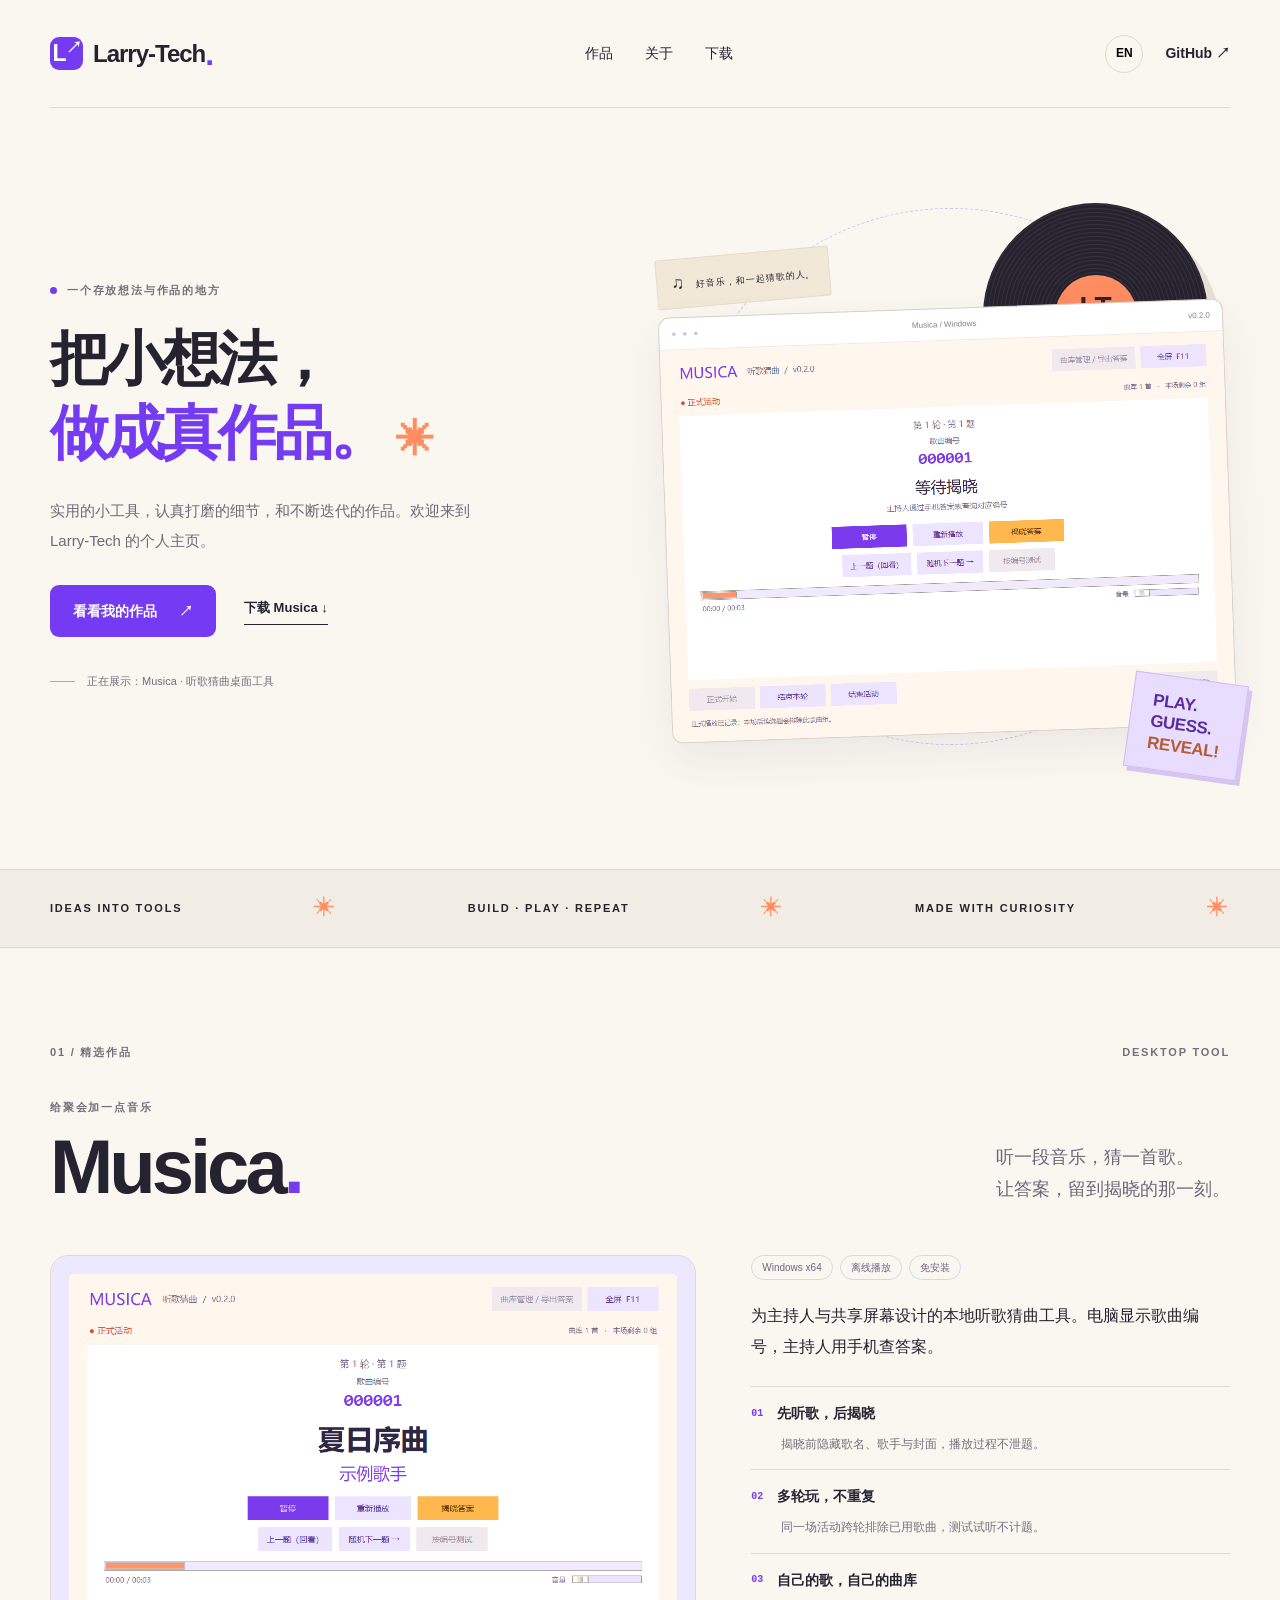
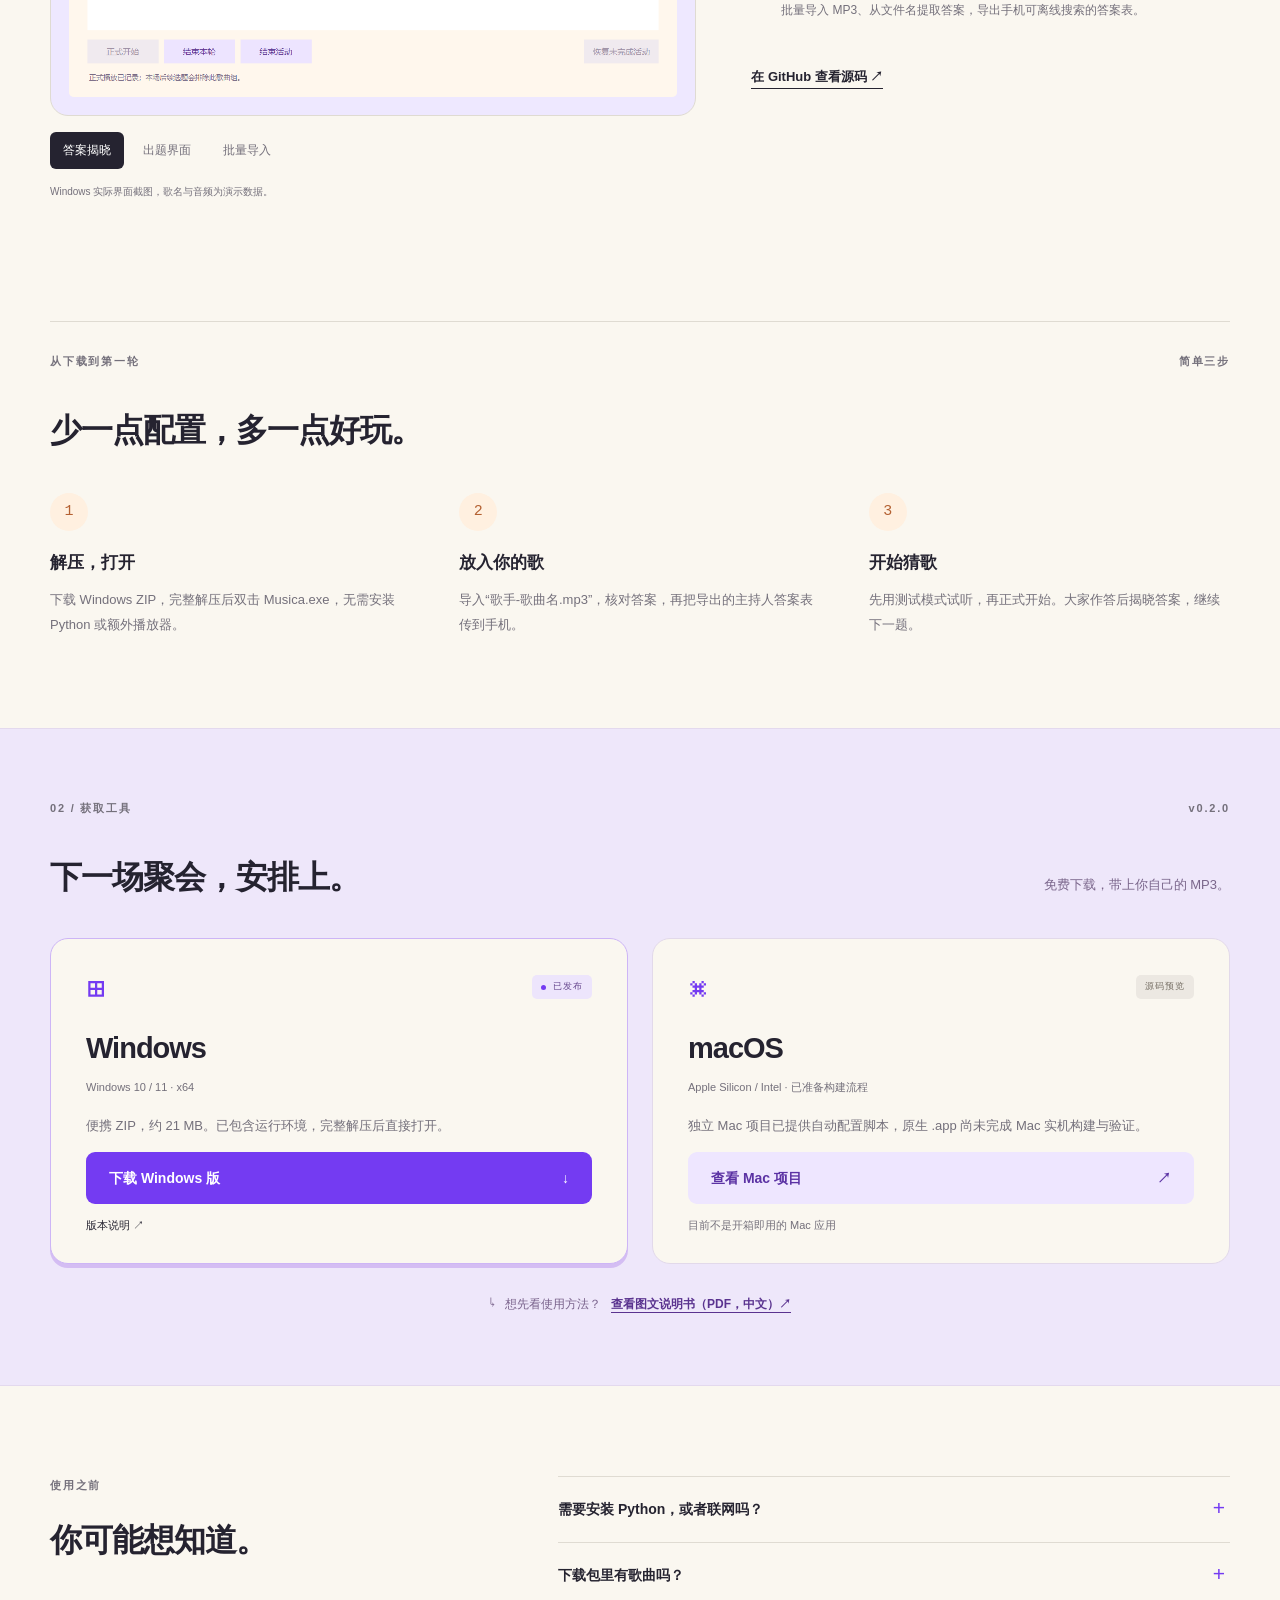
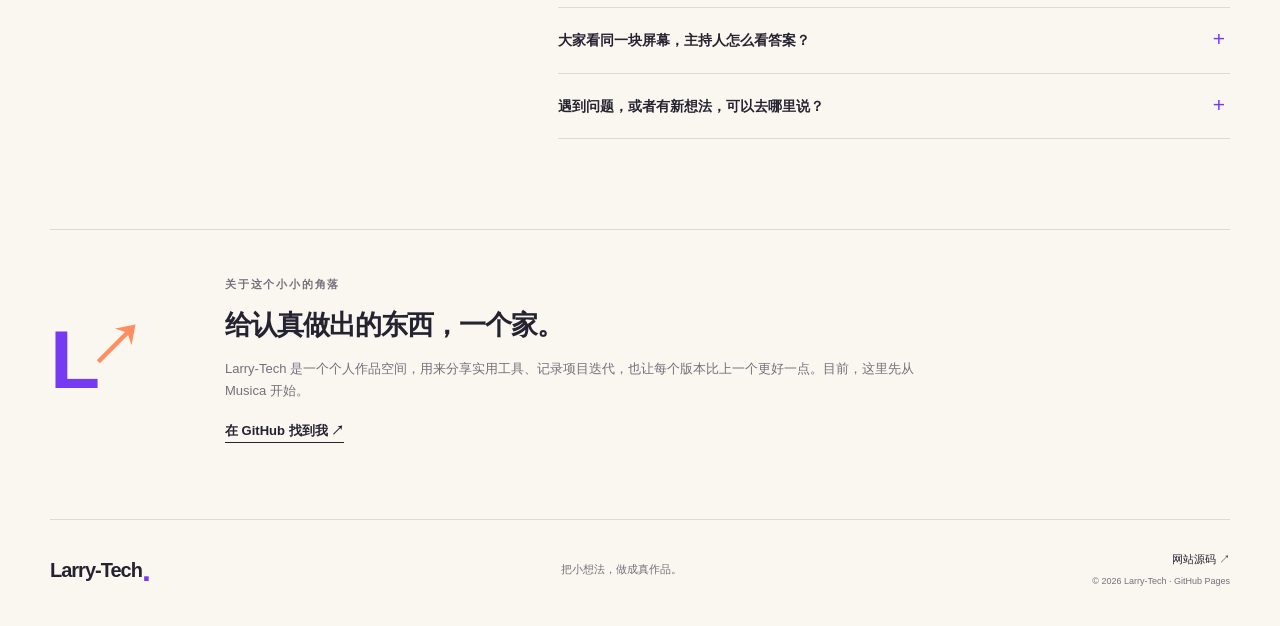
==== index.html @ 629c25e6 "Build Larry-Tech bilingual portfolio with Musica downloads and GitHub Pages" ====
<!doctype html>
<html lang="zh-CN">
<head>
  <meta charset="utf-8">
  <meta name="viewport" content="width=device-width,initial-scale=1">
  <meta name="description" content="Larry-Tech 的个人作品主页。发现 Musica 听歌猜曲桌面工具，查看功能、使用说明，下载 Windows 免安装版。">
  <meta name="theme-color" content="#faf7f0">
  <meta property="og:title" content="Larry-Tech — 把想法做成作品">
  <meta property="og:description" content="独立项目与实用小工具。Musica 听歌猜曲：本地播放，手机查答案，多轮不重复。">
  <meta property="og:image" content="https://run-luo-tech.github.io/assets/musica-answer.png">
  <meta property="og:type" content="website">
  <title>Larry-Tech — 把想法做成作品</title>
  <link rel="icon" href="assets/favicon.svg" type="image/svg+xml">
  <link rel="stylesheet" href="styles.css">
  <script src="app.js" defer></script>
</head>
<body>
  <a class="skip" href="#main">跳到主要内容 / Skip to content</a>
  <header class="header wrap">
    <a href="#" class="brand" aria-label="Larry-Tech 首页"><span class="brand-symbol">L<span>↗</span></span>Larry-Tech<span class="brand-dot">.</span></a>
    <nav aria-label="主导航">
      <a href="#projects" data-en="Projects">作品</a>
      <a href="#about" data-en="About">关于</a>
      <a href="#download" data-en="Download">下载</a>
    </nav>
    <div class="header-actions"><button id="language" class="language" type="button" aria-label="Switch to English">EN</button><a class="github-link" href="https://github.com/run-luo-tech" target="_blank" rel="noreferrer">GitHub ↗</a></div>
  </header>
  <main id="main">
    <section class="hero wrap" aria-labelledby="hero-title">
      <div class="hero-copy">
        <p class="eyebrow"><span class="status-dot"></span><span data-en="A SMALL HOME FOR IDEAS & PROJECTS">一个存放想法与作品的地方</span></p>
        <h1 id="hero-title"><span data-en="Small ideas.">把小想法，</span><br><span class="accent" data-en="Made real.">做成真作品。</span><span class="hero-spark" aria-hidden="true">✳</span></h1>
        <p class="hero-description" data-en="Useful tools, thoughtful details, and projects that keep evolving. Welcome to Larry-Tech's personal corner of the web.">实用的小工具，认真打磨的细节，和不断迭代的作品。欢迎来到 Larry-Tech 的个人主页。</p>
        <div class="actions"><a class="button primary" href="#projects"><span data-en="Explore the projects">看看我的作品</span> <span aria-hidden="true">↗</span></a><a class="text-link" href="#download"><span data-en="Get Musica">下载 Musica</span> ↓</a></div>
        <p class="hero-note"><span class="mini-line"></span><span data-en="Currently featuring: Musica, a music guessing game.">正在展示：Musica · 听歌猜曲桌面工具</span></p>
      </div>
      <div class="hero-art" aria-label="Musica 软件展示">
        <div class="orbit" aria-hidden="true"></div>
        <div class="record" aria-hidden="true"><div class="record-center"><span>LT</span><small>SIDE A</small></div></div>
        <div class="art-tag"><span aria-hidden="true">♫</span> <span data-en="GOOD MUSIC. GOOD COMPANY.">好音乐，和一起猜歌的人。</span></div>
        <div class="app-window"><div class="window-top"><span class="window-dots" aria-hidden="true">● ● ●</span><span>Musica / Windows</span><span>v0.2.0</span></div><img src="assets/musica-question.png" alt="Musica 正式活动界面，揭晓前只显示歌曲编号" width="1120" height="780" fetchpriority="high"></div>
        <div class="art-sticker" aria-hidden="true">PLAY.<br>GUESS.<br><span>REVEAL!</span></div>
      </div>
    </section>
    <div class="ticker" aria-hidden="true"><div class="wrap"><span>IDEAS INTO TOOLS</span><b>✳</b><span>BUILD · PLAY · REPEAT</span><b>✳</b><span>MADE WITH CURIOSITY</span><b>✳</b></div></div>

    <section id="projects" class="project-section wrap" aria-labelledby="project-title">
      <div class="section-label"><span data-en="01 / SELECTED PROJECT">01 / 精选作品</span><span>DESKTOP TOOL</span></div>
      <div class="project-heading"><div><p class="eyebrow" data-en="A LITTLE GAME FOR A GOOD TIME">给聚会加一点音乐</p><h2 id="project-title">Musica<span class="accent">.</span></h2></div><p class="project-summary" data-en="Listen to a song. Make a guess. Keep the answer a surprise.">听一段音乐，猜一首歌。<br>让答案，留到揭晓的那一刻。</p></div>
      <div class="project-layout">
        <div class="gallery">
          <div class="gallery-image"><img id="gallery-image" src="assets/musica-answer.png" alt="Musica 揭晓答案界面：突出显示歌曲名和歌手" width="1120" height="780" loading="lazy"></div>
          <div class="gallery-controls" role="group" aria-label="选择界面截图"><button type="button" data-image="assets/musica-answer.png" aria-pressed="true" data-en="The reveal">答案揭晓</button><button type="button" data-image="assets/musica-question.png" aria-pressed="false" data-en="Game screen">出题界面</button><button type="button" data-image="assets/musica-import.png" aria-pressed="false" data-en="Batch import">批量导入</button></div>
          <p class="image-caption" data-en="Actual Windows screenshots. Song names and audio are demonstration data.">Windows 实际界面截图，歌名与音频为演示数据。</p>
        </div>
        <div class="project-details">
          <div class="pills"><span>Windows x64</span><span data-en="Offline playback">离线播放</span><span data-en="No installation">免安装</span></div>
          <p class="project-lead" data-en="A local music guessing game built for hosts and shared screens. The computer shows a song ID; the host checks the answer on a phone.">为主持人与共享屏幕设计的本地听歌猜曲工具。电脑显示歌曲编号，主持人用手机查答案。</p>
          <dl class="feature-list"><div><dt><span class="feature-icon">01</span><span data-en="Keep the surprise">先听歌，后揭晓</span></dt><dd data-en="Titles, artists and artwork stay hidden until you choose to reveal the answer.">揭晓前隐藏歌名、歌手与封面，播放过程不泄题。</dd></div><div><dt><span class="feature-icon">02</span><span data-en="More rounds. No repeats.">多轮玩，不重复</span></dt><dd data-en="Songs used in earlier rounds are excluded for the rest of the same game session.">同一场活动跨轮排除已用歌曲，测试试听不计题。</dd></div><div><dt><span class="feature-icon">03</span><span data-en="Your music, your library">自己的歌，自己的曲库</span></dt><dd data-en="Batch-import MP3s from filenames and export a searchable offline answer sheet.">批量导入 MP3、从文件名提取答案，导出手机可离线搜索的答案表。</dd></div></dl>
          <a class="text-link" href="https://github.com/run-luo-tech/Musica" target="_blank" rel="noreferrer"><span data-en="Explore the source on GitHub">在 GitHub 查看源码</span> ↗</a>
        </div>
      </div>
    </section>

    <section class="how-section wrap" aria-labelledby="how-title"><div class="section-label"><span data-en="FROM DOWNLOAD TO FIRST ROUND">从下载到第一轮</span><span data-en="THREE SIMPLE STEPS">简单三步</span></div><h2 id="how-title" class="section-title" data-en="Less setup. More play.">少一点配置，多一点好玩。</h2><ol class="steps"><li><span class="step-number">1</span><h3 data-en="Unzip & open">解压，打开</h3><p data-en="Download the Windows ZIP and open Musica.exe. No Python or extra player needed.">下载 Windows ZIP，完整解压后双击 Musica.exe，无需安装 Python 或额外播放器。</p></li><li><span class="step-number">2</span><h3 data-en="Bring your music">放入你的歌</h3><p data-en="Import MP3s named Artist-Song Title.mp3. Export the host's answer sheet to a phone.">导入“歌手-歌曲名.mp3”，核对答案，再把导出的主持人答案表传到手机。</p></li><li><span class="step-number">3</span><h3 data-en="Let the game begin">开始猜歌</h3><p data-en="Check playback in test mode, then start a live session. Reveal the answer after everyone guesses.">先用测试模式试听，再正式开始。大家作答后揭晓答案，继续下一题。</p></li></ol></section>

    <section id="download" class="download-section" aria-labelledby="download-title"><div class="wrap"><div class="section-label"><span data-en="02 / GET THE APP">02 / 获取工具</span><span>v0.2.0</span></div><div class="download-heading"><h2 id="download-title" class="section-title" data-en="Ready for the next gathering?">下一场聚会，安排上。</h2><p data-en="Free to download. Bring your own MP3s.">免费下载，带上你自己的 MP3。</p></div><div class="download-grid">
      <article class="download-card windows"><div class="card-platform"><span class="os-icon" aria-hidden="true">⊞</span><span class="release-status"><span class="status-dot"></span><span data-en="RELEASED">已发布</span></span></div><h3>Windows</h3><p class="platform-sub">Windows 10 / 11 · x64</p><p data-en="Portable ZIP, about 21 MB. All required runtimes are included. Unzip and open.">便携 ZIP，约 21 MB。已包含运行环境，完整解压后直接打开。</p><a class="button primary download-button" href="https://github.com/run-luo-tech/Musica/releases/download/v0.2.0/Musica-Windows-x64-v0.2.0.zip"><span data-en="Download Windows ZIP">下载 Windows 版</span> ↓</a><a class="small-link" href="https://github.com/run-luo-tech/Musica/releases/tag/v0.2.0" target="_blank" rel="noreferrer" data-en="Release notes ↗">版本说明 ↗</a></article>
      <article class="download-card mac"><div class="card-platform"><span class="os-icon" aria-hidden="true">⌘</span><span class="preview-status" data-en="SOURCE PREVIEW">源码预览</span></div><h3>macOS</h3><p class="platform-sub" data-en="Apple Silicon / Intel · build workflow prepared">Apple Silicon / Intel · 已准备构建流程</p><p data-en="A separate Mac project with automatic runtime setup. A native .app has not yet been built or tested on a Mac.">独立 Mac 项目已提供自动配置脚本，原生 .app 尚未完成 Mac 实机构建与验证。</p><a class="button secondary" href="https://github.com/run-luo-tech/MusicaMac" target="_blank" rel="noreferrer"><span data-en="View the Mac project">查看 Mac 项目</span> ↗</a><span class="small-link muted" data-en="Not a ready-to-use Mac application yet">目前不是开箱即用的 Mac 应用</span></article>
    </div><div class="manual-link"><span aria-hidden="true">↳</span><span data-en="Need a walkthrough?">想先看使用方法？</span><a href="assets/musica-manual.pdf" target="_blank" rel="noreferrer" data-en="Open the illustrated guide (PDF, Chinese) ↗">查看图文说明书（PDF，中文）↗</a></div></div></section>

    <section class="faq-section wrap" aria-labelledby="faq-title"><div><p class="eyebrow" data-en="A FEW THINGS TO KNOW">使用之前</p><h2 id="faq-title" class="section-title" data-en="Good questions.">你可能想知道。</h2></div><div class="faq-list"><details><summary data-en="Do I need to install Python or stay online?">需要安装 Python，或者联网吗？</summary><p data-en="The Windows portable release includes its runtime. No Python installation is needed, and local playback works offline. Download the ZIP first and fully extract it.">Windows 便携版已包含运行环境，不用安装 Python；下载并完整解压后，本地播放无需联网。</p></details><details><summary data-en="Are music files included?">下载包里有歌曲吗？</summary><p data-en="No. Import your own MP3 files. The library, host answer sheet and game history stay on your computer.">没有。请导入自己的 MP3 文件，曲库、主持人答案表和活动记录都保存在自己的电脑上。</p></details><details><summary data-en="How does the host see the answer?">大家看同一块屏幕，主持人怎么看答案？</summary><p data-en="Export the searchable HTML answer sheet before the game and open it on the host's phone. Match the permanent song ID shown on the computer. Some phone file preview apps may require opening the file in a browser.">活动前导出 HTML 答案表，在主持人的手机上打开，按电脑显示的永久编号查找。部分手机文件预览器需要改用浏览器打开才能搜索。</p></details><details><summary data-en="Where can I report a problem or suggest a feature?">遇到问题，或者有新想法，可以去哪里说？</summary><p><span data-en="Open an issue on GitHub with the app version, your system and the steps to reproduce.">可以在 GitHub 提交 Issue，附上软件版本、系统信息和复现步骤。</span> <a href="https://github.com/run-luo-tech/Musica/issues/new" target="_blank" rel="noreferrer" data-en="Send feedback ↗">提交反馈 ↗</a></p></details></div></section>

    <section id="about" class="about-section wrap"><div class="about-mark" aria-hidden="true">L<span>↗</span></div><div><p class="eyebrow" data-en="ABOUT THIS LITTLE CORNER">关于这个小小的角落</p><h2 class="section-title" data-en="A place for things made with care.">给认真做出的东西，一个家。</h2><p data-en="Larry-Tech is a personal project space: a place to share useful tools, document their progress, and make each version a little better. Musica is the first featured project here.">Larry-Tech 是一个个人作品空间，用来分享实用工具、记录项目迭代，也让每个版本比上一个更好一点。目前，这里先从 Musica 开始。</p><a class="text-link" href="https://github.com/run-luo-tech" target="_blank" rel="noreferrer"><span data-en="Find me on GitHub">在 GitHub 找到我</span> ↗</a></div></section>
  </main>
  <footer class="footer wrap"><a href="#" class="brand">Larry-Tech<span class="brand-dot">.</span></a><span data-en="Small ideas. Made real.">把小想法，做成真作品。</span><div><a href="https://github.com/run-luo-tech/run-luo-tech.github.io" target="_blank" rel="noreferrer" data-en="Site source ↗">网站源码 ↗</a><small>© 2026 Larry-Tech · GitHub Pages</small></div></footer>
</body>
</html>
---- styles.css ----
@charset "UTF-8";
:root{--paper:#faf7f0;--ink:#252330;--muted:#74707b;--purple:#743bf2;--lavender:#eee6ff;--orange:#ff8d62;--line:#dfdbd2;--white:#fff;--radius:18px}
*{box-sizing:border-box}html{scroll-behavior:smooth;scroll-padding-top:32px}body{margin:0;background:var(--paper);color:var(--ink);font-family:Inter,"Segoe UI","PingFang SC","Microsoft YaHei",sans-serif;font-size:16px;line-height:1.75;-webkit-font-smoothing:antialiased}a{color:inherit;text-decoration:none}button{font:inherit;cursor:pointer}img{max-width:100%;height:auto;display:block}h1,h2,h3,p{margin-top:0}button,a,summary{-webkit-tap-highlight-color:transparent}a:focus-visible,button:focus-visible,summary:focus-visible{outline:3px solid var(--purple);outline-offset:5px}a:hover{color:var(--purple)}.wrap{width:min(1180px,calc(100% - 96px));margin:auto}.skip{position:fixed;top:-100px;left:20px;padding:10px 20px;background:var(--ink);color:white;z-index:100}.skip:focus{top:12px}.header{display:flex;align-items:center;justify-content:space-between;gap:24px;height:108px;border-bottom:1px solid var(--line)}.brand{font-weight:800;letter-spacing:-1px;font-size:24px;display:inline-flex;align-items:center;line-height:1}.brand-symbol{display:inline-flex;width:33px;height:33px;align-items:center;justify-content:center;background:var(--purple);color:white;border-radius:9px;margin-right:10px;font-size:23px}.brand-symbol span{font-size:16px;align-self:flex-start;margin-top:3px}.brand-dot{color:var(--purple);font-size:32px}.header nav{display:flex;gap:32px;font-size:14px}.header-actions{display:flex;gap:22px;align-items:center;font-size:14px}.language{border:1px solid var(--line);border-radius:50%;width:38px;height:38px;background:transparent;font-size:12px;font-weight:700}.language:hover{background:var(--lavender);border-color:var(--purple)}.github-link{font-weight:650}.hero{display:grid;grid-template-columns:1fr 1fr;gap:50px;padding-top:100px;padding-bottom:105px;align-items:center}.eyebrow,.section-label{font-size:11px;font-weight:650;letter-spacing:1.8px}.eyebrow{display:flex;align-items:center;gap:10px;margin-bottom:22px;color:var(--muted)}.status-dot{width:7px;height:7px;border-radius:50%;background:var(--purple);display:inline-block;flex-shrink:0}.hero h1{font-size:clamp(45px,4.6vw,72px);line-height:1.26;letter-spacing:-3px;font-weight:800;position:relative;margin-bottom:26px;white-space:nowrap}.accent{color:var(--purple)}.hero-spark{display:inline-block;color:var(--orange);font-size:.65em;vertical-align:top;transform:translate(10px,20px)}.hero-description{color:#6e6975;max-width:440px;font-size:15px;line-height:1.95}.actions{display:flex;gap:28px;align-items:center;margin-top:30px}.button{display:inline-flex;justify-content:space-between;align-items:center;gap:22px;font-size:14px;font-weight:650;border-radius:9px;padding:15px 23px;transition:background .18s,transform .18s;line-height:1.6}.primary{background:var(--purple);color:#fff}.primary:hover{background:#5d26d0;color:#fff;transform:translateY(-2px)}.secondary{background:var(--lavender);color:#5b32a4}.secondary:hover{background:#e0d1ff;transform:translateY(-2px)}.text-link{font-size:13px;font-weight:650;border-bottom:1px solid currentColor;padding-bottom:4px}.hero-note{display:flex;align-items:center;gap:12px;font-size:11px;color:var(--muted);margin:35px 0 0}.mini-line{width:25px;height:1px;background:var(--orange)}.hero-art{position:relative;padding:100px 0 30px;isolation:isolate;min-width:0}.orbit{position:absolute;border:1px dashed #d4c5ec;border-radius:50%;width:95%;aspect-ratio:1;top:0;left:3%;z-index:-2}.record{position:absolute;width:225px;aspect-ratio:1;border-radius:50%;top:-5px;right:22px;background:repeating-radial-gradient(circle at center,#25222e 0px,#25222e 2px,#36313f 3px,#25222e 4px);box-shadow:12px 14px 0 #e9dfd4;z-index:-1;display:grid;place-items:center}.record-center{width:82px;height:82px;background:var(--orange);border-radius:50%;display:flex;flex-direction:column;align-items:center;justify-content:center;color:#35232a;line-height:1.1}.record-center span{font-size:28px;font-weight:800}.record-center small{font-size:8px;margin-top:8px;letter-spacing:2px}.art-tag{position:absolute;left:-9px;top:45px;font-size:9px;background:#f1e8d8;border:1px solid #e7dcca;padding:9px 14px;transform:rotate(-5deg);letter-spacing:1px;border-radius:3px}.art-tag>span:first-child{font-size:17px;padding-right:7px}.app-window{background:var(--white);border:1px solid #d8cfc6;border-radius:11px;overflow:hidden;box-shadow:0 18px 45px #442e5b14;transform:rotate(-2deg)}.window-top{display:flex;align-items:center;justify-content:space-between;height:32px;padding:0 12px;border-bottom:1px solid #eee8de;font-size:8px;color:#887d8a}.window-dots{color:#cdbfd6;letter-spacing:2px}.art-sticker{position:absolute;right:-13px;bottom:-10px;background:#e8dcff;color:#5a2d9e;border:1px solid #d3baf5;padding:15px 20px;font-size:17px;font-weight:900;line-height:1.25;letter-spacing:-.4px;transform:rotate(8deg);box-shadow:4px 4px 0 #d7c5f0}.art-sticker span{color:#b35c35}.ticker{border-block:1px solid var(--line);background:#f1ede4}.ticker>div{display:flex;justify-content:space-between;align-items:center;padding-block:20px;gap:16px;font-size:11px;letter-spacing:1.8px;font-weight:650}.ticker b{font-size:21px;color:var(--orange);font-weight:400}.section-label{display:flex;justify-content:space-between;color:var(--muted);margin-bottom:36px;gap:14px}.project-section{padding-top:95px;padding-bottom:80px}.project-heading{display:flex;justify-content:space-between;align-items:end;gap:32px;margin-bottom:44px}.project-heading .eyebrow{margin-bottom:6px}.project-heading h2{font-size:76px;line-height:1.15;letter-spacing:-4px;margin-bottom:0;font-weight:800}.project-summary{font-size:18px;color:#6e6677;line-height:1.8;margin-bottom:5px}.project-layout{display:grid;grid-template-columns:1.35fr 1fr;gap:55px;align-items:start}.gallery{min-width:0}.gallery-image{border:1px solid var(--line);border-radius:var(--radius);background:#eee8ff;padding:18px;overflow:hidden}.gallery-image img{width:100%;height:auto;border-radius:5px;aspect-ratio:1120/780;object-fit:contain;background:#fff7ed}.gallery-controls{display:flex;gap:6px;margin-top:16px;flex-wrap:wrap}.gallery-controls button{border:0;background:transparent;border-radius:6px;color:var(--muted);font-size:12px;padding:8px 13px}.gallery-controls button[aria-pressed=true]{background:var(--ink);color:white}.gallery-controls button:hover{background:var(--lavender);color:var(--purple)}.image-caption{font-size:10px;color:var(--muted);margin-top:14px}.pills{display:flex;flex-wrap:wrap;gap:7px;margin-bottom:21px}.pills span{border:1px solid #ddd4e8;border-radius:50px;font-size:10px;padding:3px 10px;color:#766384}.project-lead{font-size:16px;line-height:1.9}.feature-list{margin:24px 0 26px}.feature-list>div{padding:14px 0;border-top:1px solid var(--line)}.feature-list dt{display:flex;align-items:center;gap:14px;font-weight:650;font-size:14px}.feature-icon{font-family:Consolas,monospace;font-size:10px;color:var(--purple)}.feature-list dd{margin:7px 0 0 30px;color:var(--muted);font-size:12px;line-height:1.9}.how-section{padding-top:30px;padding-bottom:90px}.how-section .section-label{border-top:1px solid var(--line);padding-top:30px}.section-title{font-size:32px;line-height:1.45;letter-spacing:-1px;font-weight:750;margin-bottom:30px}.steps{list-style:none;display:grid;grid-template-columns:repeat(3,1fr);gap:48px;margin:40px 0 0;padding:0}.step-number{background:#fff0e0;color:#b46132;width:38px;height:38px;border-radius:50%;display:grid;place-items:center;font-size:15px;font-family:Consolas,monospace;margin-bottom:17px}.steps li h3{font-size:17px;margin-bottom:10px}.steps p{font-size:13px;line-height:1.9;color:var(--muted);margin:0}.download-section{background:#eee7fa;border-block:1px solid #e3d9ee;padding:70px 0}.download-heading{display:flex;align-items:center;justify-content:space-between;gap:25px}.download-heading p{font-size:13px;color:#7a668b}.download-grid{display:grid;grid-template-columns:1fr 1fr;gap:24px;margin-top:8px}.download-card{background:var(--paper);border-radius:var(--radius);padding:30px 35px 28px;display:flex;flex-direction:column;align-items:flex-start}.windows{border:1px solid #cdb5f6;box-shadow:0 4px 0 #d4bdf3}.mac{border:1px solid #e2d9ea}.card-platform{display:flex;justify-content:space-between;align-items:center;width:100%;margin-bottom:18px}.os-icon{font-size:36px;line-height:1;color:var(--purple)}.release-status,.preview-status{font-size:9px;letter-spacing:1px;background:#ede5fc;border-radius:5px;padding:4px 9px;display:flex;align-items:center;gap:7px;color:#67488e}.release-status .status-dot{width:5px;height:5px}.preview-status{background:#ece8e2;color:#777066}.download-card h3{font-size:29px;letter-spacing:-1px;margin-bottom:0}.platform-sub{font-size:11px!important;margin:3px 0 16px;color:var(--muted)}.download-card p{font-size:13px;color:var(--muted);line-height:1.9}.download-card .button{margin-top:auto;align-self:stretch;min-height:52px}.small-link{display:block;font-size:11px;margin-top:12px}.muted{color:var(--muted)}.manual-link{display:flex;justify-content:center;flex-wrap:wrap;align-items:center;gap:10px;margin-top:30px;font-size:12px;color:#79628b}.manual-link a{font-weight:650;color:#5a338f;text-decoration:underline;text-underline-offset:4px}.faq-section{display:grid;grid-template-columns:.8fr 1.2fr;gap:60px;padding-block:90px}.faq-list{border-top:1px solid var(--line)}details{border-bottom:1px solid var(--line)}summary{font-size:14px;font-weight:600;padding:20px 30px 20px 0;list-style:none;position:relative;cursor:pointer}summary::-webkit-details-marker{display:none}summary::after{content:'+';position:absolute;right:5px;color:var(--purple);font-size:21px;top:13px;font-weight:400}details[open] summary::after{content:'−'}details p{font-size:13px;color:var(--muted);line-height:1.9;padding-right:25px;margin-bottom:20px}details a{text-decoration:underline;color:var(--purple)}.about-section{display:grid;grid-template-columns:130px 1fr;gap:45px;align-items:center;padding:45px 0 75px;border-top:1px solid var(--line)}.about-mark{font-weight:800;font-size:82px;line-height:1;letter-spacing:-12px;color:var(--purple)}.about-mark span{font-size:55px;display:inline-block;vertical-align:top;color:var(--orange);letter-spacing:0}.about-section .section-title{font-size:27px;margin-bottom:12px}.about-section .eyebrow{margin-bottom:12px}.about-section p:not(.eyebrow){color:var(--muted);font-size:13px;max-width:720px}.footer{border-top:1px solid var(--line);padding-block:30px 36px;display:flex;align-items:center;justify-content:space-between;gap:24px}.footer>.brand{font-size:20px}.footer>span{font-size:11px;color:var(--muted)}.footer>div{text-align:right;display:flex;flex-direction:column;gap:5px;font-size:11px}.footer small{color:var(--muted);font-size:9px}
@media(min-width:1500px){.hero{padding-block:115px 125px}}
@media(max-width:1050px){.wrap{width:calc(100% - 56px)}.hero{gap:32px;padding-block:70px 75px}.hero h1{font-size:50px;letter-spacing:-2px}.hero-art{padding-top:90px}.record{width:190px;right:0}.art-tag{font-size:8px}.project-layout{gap:30px;grid-template-columns:1.15fr 1fr}.hero-spark{display:none}.project-lead{font-size:14px}.feature-list dd{font-size:11px}.project-summary{font-size:15px}.steps{gap:30px}.faq-section{gap:35px}}
@media(max-width:760px){.wrap{width:calc(100% - 40px)}.header{height:78px;gap:12px}.brand{font-size:21px}.brand-symbol{width:29px;height:29px;font-size:21px;margin-right:7px}.header nav{gap:16px;font-size:12px}.header nav a:nth-child(2){display:none}.header-actions{gap:10px}.github-link{display:none}.language{width:32px;height:32px;font-size:10px}.hero{grid-template-columns:1fr;gap:26px;padding-top:54px;padding-bottom:60px}.hero h1{font-size:clamp(42px,9.8vw,65px);letter-spacing:-2px;margin-bottom:21px}.hero-description{font-size:14px;max-width:100%}.hero .eyebrow{font-size:9px;letter-spacing:1.3px}.hero-note{margin-top:25px;font-size:10px}.hero-art{padding:76px 14px 8px;margin-top:8px}.record{width:170px;right:29px;top:-6px;box-shadow:8px 8px 0 #e9dfd4}.record-center{width:65px;height:65px}.record-center span{font-size:24px}.orbit{width:75%;left:12%;top:-12px}.art-tag{left:4px;top:12px}.art-sticker{right:2px;bottom:-15px;font-size:14px;padding:11px 14px}.window-top{height:27px}.ticker>div{padding-block:15px;font-size:8px;letter-spacing:.7px;gap:8px}.ticker b{font-size:18px}.ticker span:last-of-type,.ticker b:last-child{display:none}.project-section{padding-block:55px 45px}.section-label{font-size:9px;letter-spacing:1px;margin-bottom:25px}.project-heading{align-items:start;gap:18px;flex-direction:column;margin-bottom:25px}.project-heading h2{font-size:58px;letter-spacing:-3px}.project-summary{font-size:15px}.project-layout{grid-template-columns:1fr;gap:25px}.gallery-image{padding:10px;border-radius:12px}.gallery-controls{gap:2px}.gallery-controls button{font-size:11px;padding:7px 11px}.image-caption{font-size:9px}.project-details{padding-top:4px}.project-lead{font-size:15px}.feature-list dd{font-size:12px}.how-section{padding-block:15px 55px}.section-title{font-size:26px;letter-spacing:-.8px}.steps{grid-template-columns:1fr;gap:25px;margin-top:27px}.steps li{position:relative;padding-left:55px}.step-number{position:absolute;left:0;top:0;width:34px;height:34px}.steps li h3{font-size:16px;margin-bottom:5px}.steps p{font-size:12px}.download-section{padding-block:47px}.download-heading{align-items:start;flex-direction:column;gap:0;margin-bottom:16px}.download-heading .section-title{margin-bottom:10px}.download-grid{grid-template-columns:1fr;gap:20px}.download-card{padding:24px}.download-card h3{font-size:27px}.manual-link{justify-content:start;font-size:11px;gap:8px}.faq-section{grid-template-columns:1fr;gap:10px;padding-block:52px}.faq-section .eyebrow{font-size:9px;margin-bottom:10px}.faq-section .section-title{margin-bottom:15px}summary{font-size:13px;padding-block:17px}.about-section{grid-template-columns:1fr;gap:16px;padding-block:35px 45px}.about-mark{font-size:48px;letter-spacing:-7px}.about-mark span{font-size:32px}.about-section .section-title{font-size:25px}.about-section .eyebrow{font-size:9px}.footer{flex-wrap:wrap;gap:15px;padding-block:25px}.footer>span{display:none}.footer>div{font-size:10px}.footer small{font-size:8px}.button{font-size:13px;padding:14px 20px}.actions{gap:23px}}
@media(prefers-reduced-motion:reduce){html{scroll-behavior:auto}*{transition:none!important}}
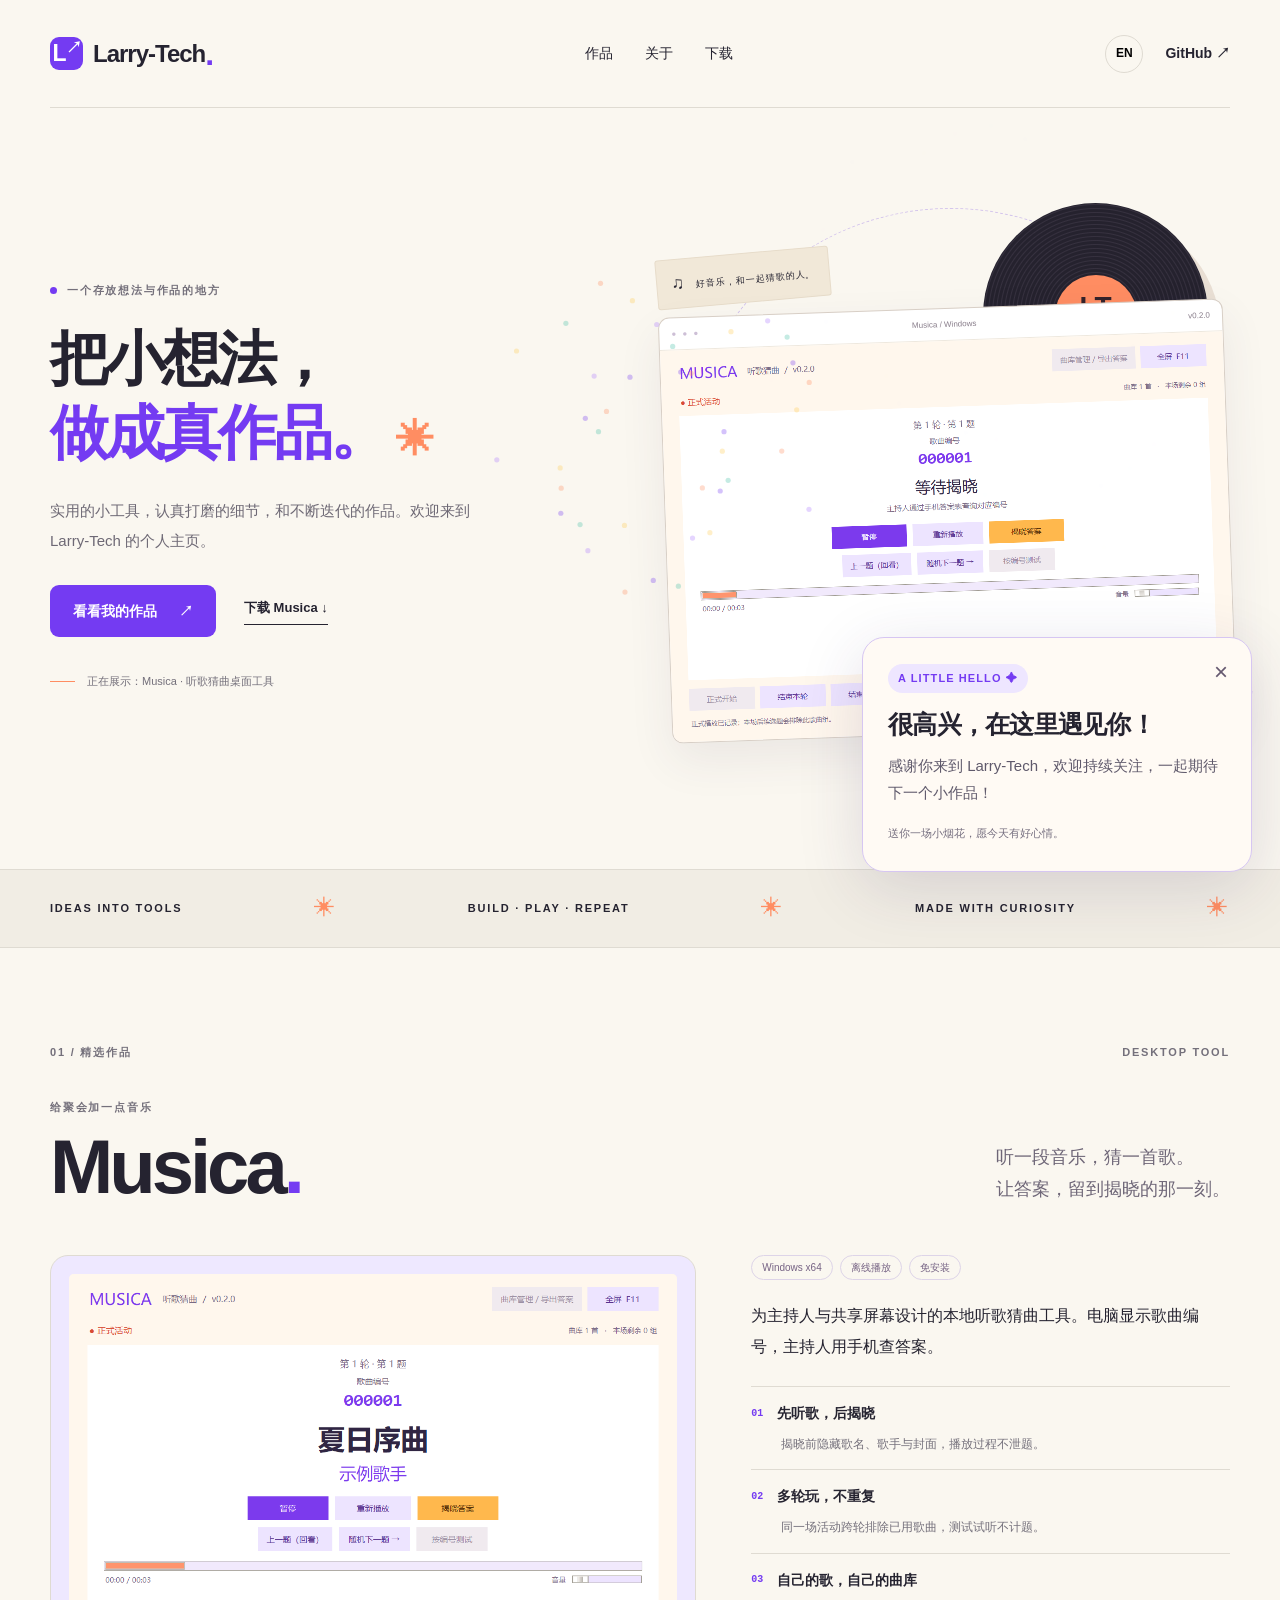
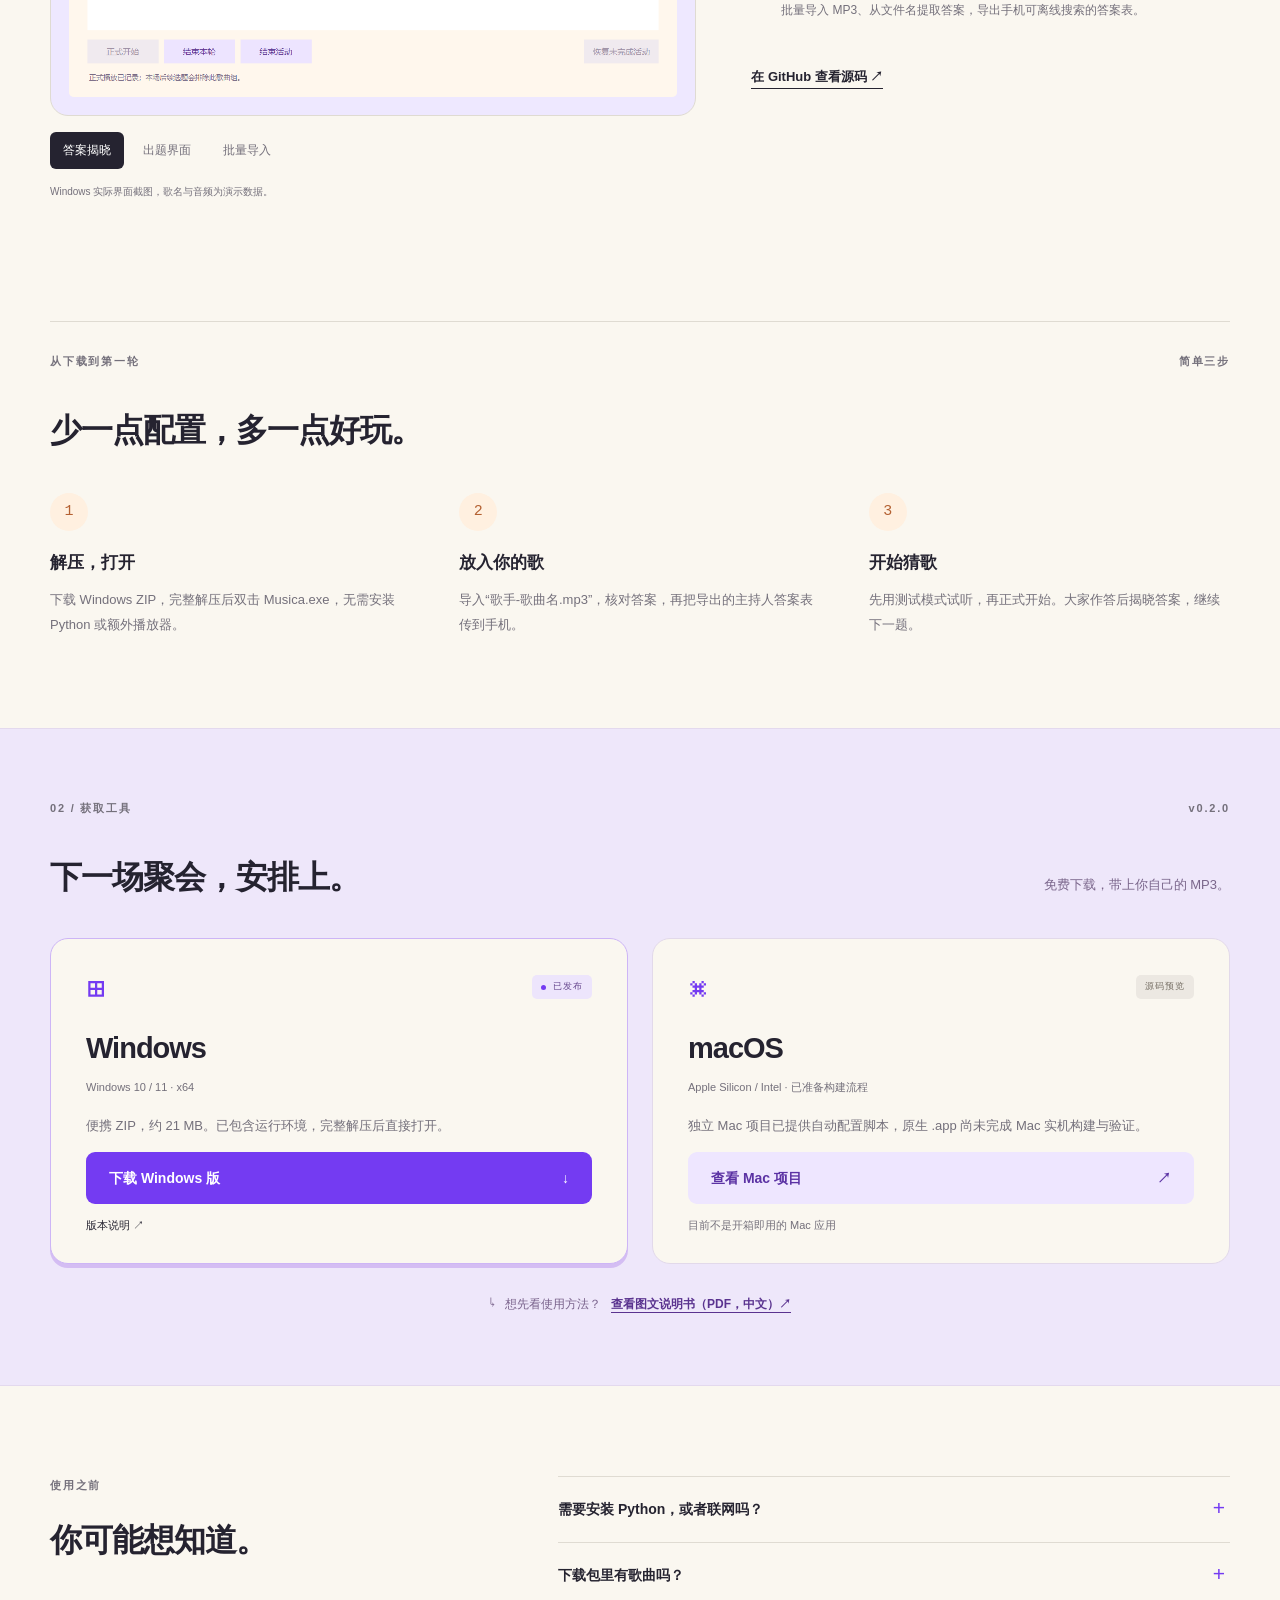
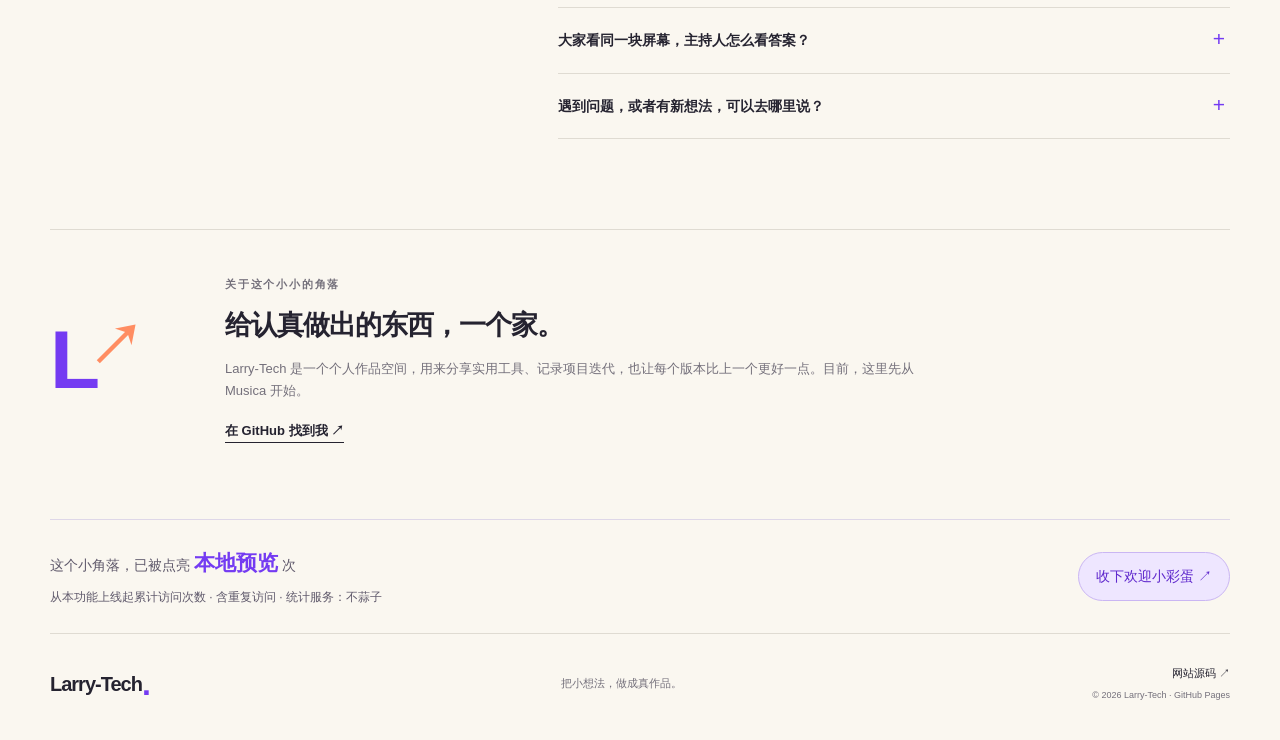
==== commit 4b712625: "Add shared visit counter and welcome fireworks" ====
--- a/index.html
+++ b/index.html
@@ -12,7 +12,9 @@
   <title>Larry-Tech — 把想法做成作品</title>
   <link rel="icon" href="assets/favicon.svg" type="image/svg+xml">
   <link rel="stylesheet" href="styles.css">
+  <link rel="stylesheet" href="visitors.css">
   <script src="app.js" defer></script>
+  <script src="visitors.js" defer></script>
 </head>
 <body>
   <a class="skip" href="#main">跳到主要内容 / Skip to content</a>
@@ -73,6 +75,16 @@
 
     <section id="about" class="about-section wrap"><div class="about-mark" aria-hidden="true">L<span>↗</span></div><div><p class="eyebrow" data-en="ABOUT THIS LITTLE CORNER">关于这个小小的角落</p><h2 class="section-title" data-en="A place for things made with care.">给认真做出的东西，一个家。</h2><p data-en="Larry-Tech is a personal project space: a place to share useful tools, document their progress, and make each version a little better. Musica is the first featured project here.">Larry-Tech 是一个个人作品空间，用来分享实用工具、记录项目迭代，也让每个版本比上一个更好一点。目前，这里先从 Musica 开始。</p><a class="text-link" href="https://github.com/run-luo-tech" target="_blank" rel="noreferrer"><span data-en="Find me on GitHub">在 GitHub 找到我</span> ↗</a></div></section>
   </main>
+  <section class="visit-bar wrap" aria-label="访问统计 / Visit statistics">
+    <div><p><span data-en="Visits to this little corner">这个小角落，已被点亮</span> <strong id="visit-total">…</strong> <span data-en="times">次</span></p><small><span data-en="Page visits since this feature launched · Repeat visits count · Powered by ">从本功能上线起累计访问次数 · 含重复访问 · 统计服务：</span><a href="https://busuanzi.9420.ltd/" target="_blank" rel="noreferrer">不蒜子</a></small></div>
+    <button id="visitor-replay" class="visit-replay" type="button" data-en="A little welcome ↗">收下欢迎小彩蛋 ↗</button>
+  </section>
+  <canvas id="welcome-fireworks" aria-hidden="true" hidden></canvas>
+  <aside id="visitor-welcome" class="visitor-welcome" aria-labelledby="visitor-title" hidden>
+    <button id="visitor-close" class="visitor-close" type="button" aria-label="关闭欢迎卡片">×</button>
+    <span class="welcome-tag" aria-hidden="true">A LITTLE HELLO ✦</span>
+    <div role="status" aria-live="polite"><h2 id="visitor-title"></h2><p id="visitor-message"></p><small id="visitor-note"></small></div>
+  </aside>
   <footer class="footer wrap"><a href="#" class="brand">Larry-Tech<span class="brand-dot">.</span></a><span data-en="Small ideas. Made real.">把小想法，做成真作品。</span><div><a href="https://github.com/run-luo-tech/run-luo-tech.github.io" target="_blank" rel="noreferrer" data-en="Site source ↗">网站源码 ↗</a><small>© 2026 Larry-Tech · GitHub Pages</small></div></footer>
 </body>
 </html>
--- a/visitors.css
+++ b/visitors.css
@@ -0,0 +1,2 @@
+.visit-bar{display:flex;align-items:center;justify-content:space-between;gap:24px;padding:25px 0;border-top:1px solid #ded7e8;color:#5f596b;font-size:14px}.visit-bar p{margin:0}.visit-bar strong{color:#743bf2;font-size:21px;font-variant-numeric:tabular-nums}.visit-bar small{display:block;margin-top:5px;font-size:12px}.visit-bar a{color:inherit}.visit-replay{border:1px solid #cab6f3;background:#eee6ff;color:#6029cd;padding:11px 17px;border-radius:99px;cursor:pointer;font:inherit;white-space:nowrap}.visit-replay:hover{background:#e2d2ff}.visitor-welcome{position:fixed;right:28px;bottom:28px;width:min(390px,calc(100% - 32px));box-sizing:border-box;z-index:50;padding:25px;border:1px solid #d6c6f2;border-radius:22px;background:#fffaf4;box-shadow:0 15px 65px #39255b26;color:#252330;animation:welcome-in .45s ease-out}.visitor-welcome[hidden],#welcome-fireworks[hidden]{display:none}.visitor-welcome .welcome-tag{display:inline-block;padding:5px 10px;background:#eee6ff;border-radius:99px;color:#743bf2;font-size:11px;font-weight:700;letter-spacing:.1em}.visitor-welcome h2{font-size:25px;line-height:1.35;margin:15px 0 10px;padding:0;letter-spacing:-.03em}.visitor-welcome p{font-size:15px;line-height:1.8;margin:0 0 12px;color:#5f596b}.visitor-welcome small{font-size:11px;color:#777080}.visitor-close{position:absolute;right:12px;top:12px;border:0;background:transparent;color:#65586f;width:36px;height:36px;border-radius:50%;font-size:24px;cursor:pointer}.visitor-close:hover{background:#eee6ff}#welcome-fireworks{position:fixed;inset:0;width:100%;height:100%;pointer-events:none;z-index:49}.visitor-close:focus-visible,.visit-replay:focus-visible{outline:3px solid #743bf2;outline-offset:3px}@keyframes welcome-in{from{opacity:0;transform:translateY(18px)}to{opacity:1;transform:translateY(0)}}@media(max-width:600px){.visitor-welcome{right:16px;bottom:16px;padding:22px}.visit-bar{align-items:flex-start;gap:16px;flex-direction:column}.visitor-welcome h2{font-size:23px}}@media(prefers-reduced-motion:reduce){.visitor-welcome{animation:none}}
+
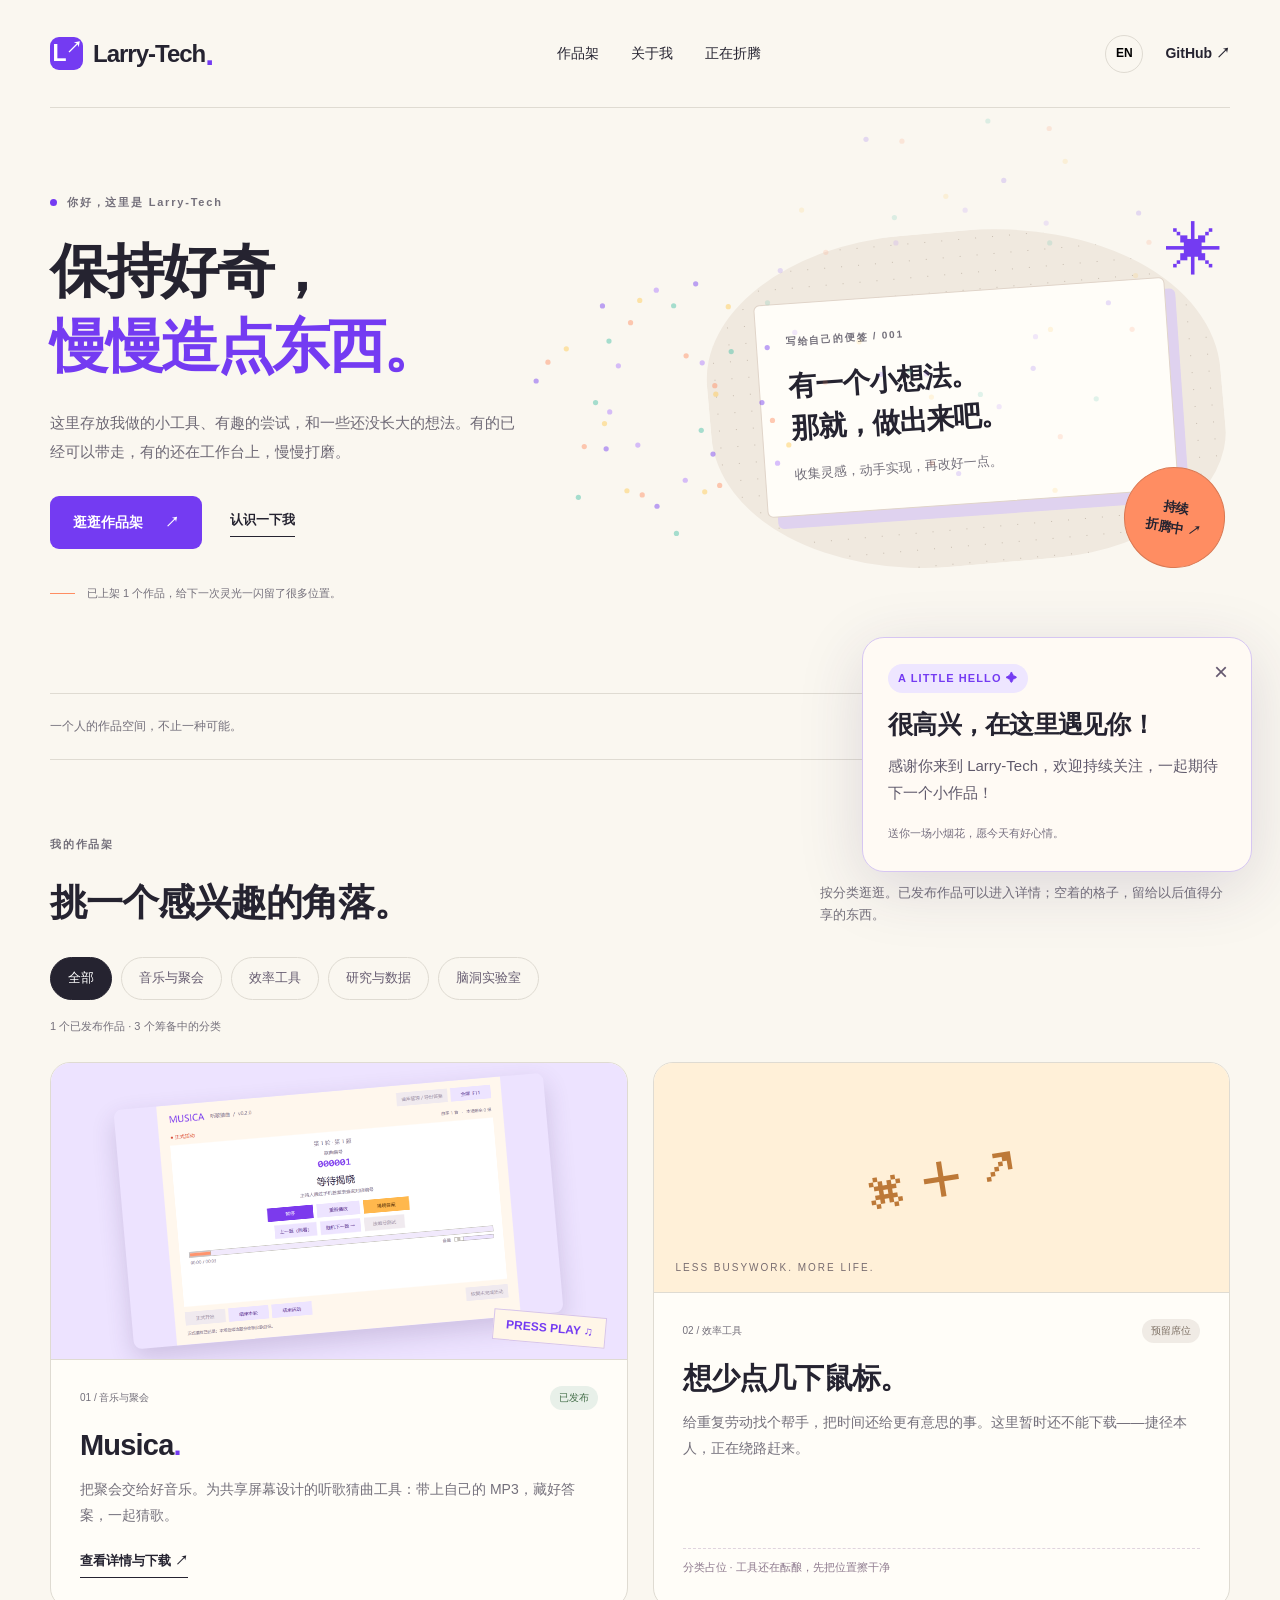
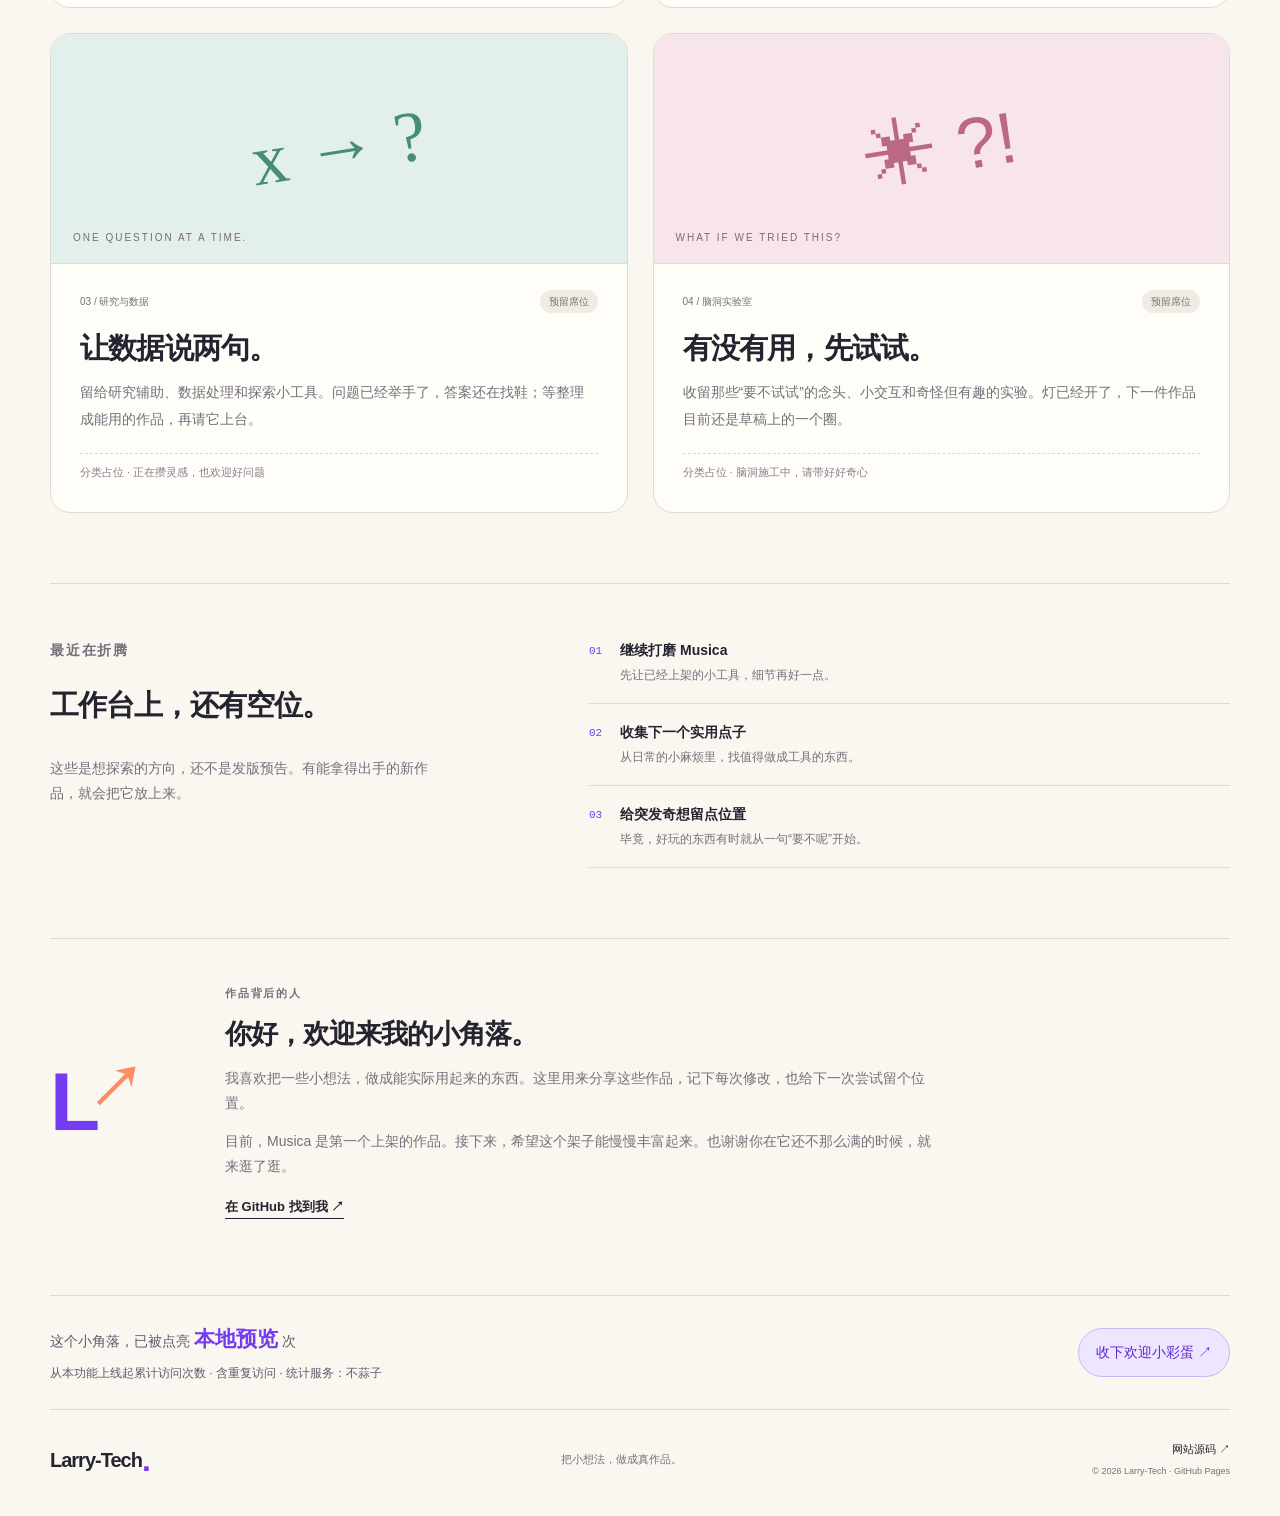
==== commit dea00bfc: "Turn homepage into a categorized personal project portfolio" ====
--- a/index.html
+++ b/index.html
@@ -3,77 +3,79 @@
 <head>
   <meta charset="utf-8">
   <meta name="viewport" content="width=device-width,initial-scale=1">
-  <meta name="description" content="Larry-Tech 的个人作品主页。发现 Musica 听歌猜曲桌面工具，查看功能、使用说明，下载 Windows 免安装版。">
+  <meta name="description" content="Larry-Tech 的个人作品空间：音乐与聚会、效率工具、研究与数据、脑洞实验室。分享做出来的小工具，也记录还在生长的想法。">
   <meta name="theme-color" content="#faf7f0">
   <meta property="og:title" content="Larry-Tech — 把想法做成作品">
-  <meta property="og:description" content="独立项目与实用小工具。Musica 听歌猜曲：本地播放，手机查答案，多轮不重复。">
-  <meta property="og:image" content="https://run-luo-tech.github.io/assets/musica-answer.png">
+  <meta property="og:description" content="欢迎来我的作品架逛逛。好用的小工具、有趣的小实验，还有一些正在努力长大的想法。">
   <meta property="og:type" content="website">
   <title>Larry-Tech — 把想法做成作品</title>
   <link rel="icon" href="assets/favicon.svg" type="image/svg+xml">
   <link rel="stylesheet" href="styles.css">
+  <link rel="stylesheet" href="home.css">
   <link rel="stylesheet" href="visitors.css">
   <script src="app.js" defer></script>
+  <script src="catalog.js" defer></script>
   <script src="visitors.js" defer></script>
 </head>
-<body>
+<body class="home-page">
   <a class="skip" href="#main">跳到主要内容 / Skip to content</a>
   <header class="header wrap">
-    <a href="#" class="brand" aria-label="Larry-Tech 首页"><span class="brand-symbol">L<span>↗</span></span>Larry-Tech<span class="brand-dot">.</span></a>
-    <nav aria-label="主导航">
-      <a href="#projects" data-en="Projects">作品</a>
-      <a href="#about" data-en="About">关于</a>
-      <a href="#download" data-en="Download">下载</a>
-    </nav>
+    <a href="index.html" class="brand" aria-label="Larry-Tech 首页"><span class="brand-symbol">L<span>↗</span></span>Larry-Tech<span class="brand-dot">.</span></a>
+    <nav aria-label="主导航"><a href="#projects" data-en="Projects">作品架</a><a href="#about" data-en="About me">关于我</a><a href="#on-desk" data-en="On my desk">正在折腾</a></nav>
     <div class="header-actions"><button id="language" class="language" type="button" aria-label="Switch to English">EN</button><a class="github-link" href="https://github.com/run-luo-tech" target="_blank" rel="noreferrer">GitHub ↗</a></div>
   </header>
   <main id="main">
-    <section class="hero wrap" aria-labelledby="hero-title">
-      <div class="hero-copy">
-        <p class="eyebrow"><span class="status-dot"></span><span data-en="A SMALL HOME FOR IDEAS & PROJECTS">一个存放想法与作品的地方</span></p>
-        <h1 id="hero-title"><span data-en="Small ideas.">把小想法，</span><br><span class="accent" data-en="Made real.">做成真作品。</span><span class="hero-spark" aria-hidden="true">✳</span></h1>
-        <p class="hero-description" data-en="Useful tools, thoughtful details, and projects that keep evolving. Welcome to Larry-Tech's personal corner of the web.">实用的小工具，认真打磨的细节，和不断迭代的作品。欢迎来到 Larry-Tech 的个人主页。</p>
-        <div class="actions"><a class="button primary" href="#projects"><span data-en="Explore the projects">看看我的作品</span> <span aria-hidden="true">↗</span></a><a class="text-link" href="#download"><span data-en="Get Musica">下载 Musica</span> ↓</a></div>
-        <p class="hero-note"><span class="mini-line"></span><span data-en="Currently featuring: Musica, a music guessing game.">正在展示：Musica · 听歌猜曲桌面工具</span></p>
+    <section class="home-hero wrap" aria-labelledby="hero-title">
+      <div>
+        <p class="eyebrow"><span class="status-dot"></span><span data-en="HELLO, THIS IS LARRY-TECH">你好，这里是 Larry-Tech</span></p>
+        <h1 id="hero-title"><span data-en="A curious mind.">保持好奇，</span><br><span class="accent" data-en="A growing shelf.">慢慢造点东西。</span></h1>
+        <p class="hero-description" data-en="This is my little corner for useful tools, playful experiments, and ideas still taking shape. Some are ready to try. Others are still on the workbench.">这里存放我做的小工具、有趣的尝试，和一些还没长大的想法。有的已经可以带走，有的还在工作台上，慢慢打磨。</p>
+        <div class="actions"><a class="button primary" href="#projects"><span data-en="Browse my projects">逛逛作品架</span> ↗</a><a class="text-link" href="#about" data-en="Meet the maker">认识一下我</a></div>
+        <p class="hero-note"><span class="mini-line"></span><span data-en="One project released. Plenty of room for the next idea.">已上架 1 个作品，给下一次灵光一闪留了很多位置。</span></p>
       </div>
-      <div class="hero-art" aria-label="Musica 软件展示">
-        <div class="orbit" aria-hidden="true"></div>
-        <div class="record" aria-hidden="true"><div class="record-center"><span>LT</span><small>SIDE A</small></div></div>
-        <div class="art-tag"><span aria-hidden="true">♫</span> <span data-en="GOOD MUSIC. GOOD COMPANY.">好音乐，和一起猜歌的人。</span></div>
-        <div class="app-window"><div class="window-top"><span class="window-dots" aria-hidden="true">● ● ●</span><span>Musica / Windows</span><span>v0.2.0</span></div><img src="assets/musica-question.png" alt="Musica 正式活动界面，揭晓前只显示歌曲编号" width="1120" height="780" fetchpriority="high"></div>
-        <div class="art-sticker" aria-hidden="true">PLAY.<br>GUESS.<br><span>REVEAL!</span></div>
+      <div class="desk-art" aria-label="工作台便签 / A note from the workbench">
+        <div class="desk-grid" aria-hidden="true"></div><span class="desk-star" aria-hidden="true">✳</span>
+        <div class="desk-note"><p class="eyebrow" data-en="A NOTE TO MYSELF / 001">写给自己的便签 / 001</p><h2><span data-en="Had a little idea.">有一个小想法。</span><br><span data-en="Making it happen.">那就，做出来吧。</span></h2><p data-en="Collect ideas. Make things. Keep improving.">收集灵感，动手实现，再改好一点。</p></div>
+        <div class="desk-stamp"><span data-en="STILL">持续</span><span data-en="TINKERING ↗">折腾中 ↗</span></div>
       </div>
     </section>
-    <div class="ticker" aria-hidden="true"><div class="wrap"><span>IDEAS INTO TOOLS</span><b>✳</b><span>BUILD · PLAY · REPEAT</span><b>✳</b><span>MADE WITH CURIOSITY</span><b>✳</b></div></div>
+    <div class="home-intro wrap"><p data-en="A personal space, with room for more than one idea.">一个人的作品空间，不止一种可能。</p><p><strong>01</strong> <span data-en="released project">个已发布作品</span> · <strong>04</strong> <span data-en="places for ideas to grow">个灵感分区</span></p></div>
 
-    <section id="projects" class="project-section wrap" aria-labelledby="project-title">
-      <div class="section-label"><span data-en="01 / SELECTED PROJECT">01 / 精选作品</span><span>DESKTOP TOOL</span></div>
-      <div class="project-heading"><div><p class="eyebrow" data-en="A LITTLE GAME FOR A GOOD TIME">给聚会加一点音乐</p><h2 id="project-title">Musica<span class="accent">.</span></h2></div><p class="project-summary" data-en="Listen to a song. Make a guess. Keep the answer a surprise.">听一段音乐，猜一首歌。<br>让答案，留到揭晓的那一刻。</p></div>
-      <div class="project-layout">
-        <div class="gallery">
-          <div class="gallery-image"><img id="gallery-image" src="assets/musica-answer.png" alt="Musica 揭晓答案界面：突出显示歌曲名和歌手" width="1120" height="780" loading="lazy"></div>
-          <div class="gallery-controls" role="group" aria-label="选择界面截图"><button type="button" data-image="assets/musica-answer.png" aria-pressed="true" data-en="The reveal">答案揭晓</button><button type="button" data-image="assets/musica-question.png" aria-pressed="false" data-en="Game screen">出题界面</button><button type="button" data-image="assets/musica-import.png" aria-pressed="false" data-en="Batch import">批量导入</button></div>
-          <p class="image-caption" data-en="Actual Windows screenshots. Song names and audio are demonstration data.">Windows 实际界面截图，歌名与音频为演示数据。</p>
-        </div>
-        <div class="project-details">
-          <div class="pills"><span>Windows x64</span><span data-en="Offline playback">离线播放</span><span data-en="No installation">免安装</span></div>
-          <p class="project-lead" data-en="A local music guessing game built for hosts and shared screens. The computer shows a song ID; the host checks the answer on a phone.">为主持人与共享屏幕设计的本地听歌猜曲工具。电脑显示歌曲编号，主持人用手机查答案。</p>
-          <dl class="feature-list"><div><dt><span class="feature-icon">01</span><span data-en="Keep the surprise">先听歌，后揭晓</span></dt><dd data-en="Titles, artists and artwork stay hidden until you choose to reveal the answer.">揭晓前隐藏歌名、歌手与封面，播放过程不泄题。</dd></div><div><dt><span class="feature-icon">02</span><span data-en="More rounds. No repeats.">多轮玩，不重复</span></dt><dd data-en="Songs used in earlier rounds are excluded for the rest of the same game session.">同一场活动跨轮排除已用歌曲，测试试听不计题。</dd></div><div><dt><span class="feature-icon">03</span><span data-en="Your music, your library">自己的歌，自己的曲库</span></dt><dd data-en="Batch-import MP3s from filenames and export a searchable offline answer sheet.">批量导入 MP3、从文件名提取答案，导出手机可离线搜索的答案表。</dd></div></dl>
-          <a class="text-link" href="https://github.com/run-luo-tech/Musica" target="_blank" rel="noreferrer"><span data-en="Explore the source on GitHub">在 GitHub 查看源码</span> ↗</a>
-        </div>
+    <section id="projects" class="catalog-section wrap" aria-labelledby="catalog-title">
+      <p class="eyebrow" data-en="THE PROJECT SHELF">我的作品架</p>
+      <div class="catalog-heading"><h2 id="catalog-title" class="section-title" data-en="Pick a little curiosity.">挑一个感兴趣的角落。</h2><p data-en="Browse by category. Released projects have their own pages; the other shelves are waiting for something worth sharing.">按分类逛逛。已发布作品可以进入详情；空着的格子，留给以后值得分享的东西。</p></div>
+      <div class="category-filters" role="group" aria-label="按分类筛选 / Filter by category">
+        <button type="button" data-filter="all" aria-pressed="true" data-en="All">全部</button>
+        <button type="button" data-filter="music" aria-pressed="false" data-en="Music & gatherings">音乐与聚会</button>
+        <button type="button" data-filter="tools" aria-pressed="false" data-en="Everyday tools">效率工具</button>
+        <button type="button" data-filter="research" aria-pressed="false" data-en="Research & data">研究与数据</button>
+        <button type="button" data-filter="lab" aria-pressed="false" data-en="Just-for-fun lab">脑洞实验室</button>
       </div>
+      <p id="catalog-status" class="catalog-status" role="status" aria-live="polite">1 个已发布作品 · 3 个筹备中的分类</p>
+      <div class="work-grid">
+        <article class="work-card" data-category="music" data-released="true">
+          <a class="work-cover music-cover" href="musica.html" aria-label="查看 Musica / Explore Musica"><img src="assets/musica-question.png" alt="Musica 听歌猜曲软件的出题界面" width="1120" height="780"><span class="cover-label" aria-hidden="true">PRESS PLAY ♫</span></a>
+          <div class="work-copy"><div class="work-meta"><span data-en="01 / MUSIC & GATHERINGS">01 / 音乐与聚会</span><span class="work-status" data-en="Released">已发布</span></div><h3>Musica<span class="accent">.</span></h3><p data-en="A music guessing game for people sharing a screen. Bring your MP3s, hide the answers, and let everyone guess.">把聚会交给好音乐。为共享屏幕设计的听歌猜曲工具：带上自己的 MP3，藏好答案，一起猜歌。</p><a class="text-link" href="musica.html"><span data-en="Explore & download">查看详情与下载</span> ↗</a></div>
+        </article>
+        <article class="work-card" data-category="tools">
+          <div class="work-cover tool-cover" aria-hidden="true"><span class="cover-symbol">⌘ + ↗</span><span class="cover-caption">LESS BUSYWORK. MORE LIFE.</span></div>
+          <div class="work-copy"><div class="work-meta"><span data-en="02 / EVERYDAY TOOLS">02 / 效率工具</span><span class="work-status pending" data-en="Room reserved">预留席位</span></div><h3 data-en="A little less clicking.">想少点几下鼠标。</h3><p data-en="A shelf for tools that take the boring bits out of everyday work. Nothing to download here yet; the shortcuts are still taking the scenic route.">给重复劳动找个帮手，把时间还给更有意思的事。这里暂时还不能下载——捷径本人，正在绕路赶来。</p><small class="pending-note" data-en="Planned category · No product released yet">分类占位 · 工具还在酝酿，先把位置擦干净</small></div>
+        </article>
+        <article class="work-card" data-category="research">
+          <div class="work-cover research-cover" aria-hidden="true"><span class="cover-symbol">x → ?</span><span class="cover-caption">ONE QUESTION AT A TIME.</span></div>
+          <div class="work-copy"><div class="work-meta"><span data-en="03 / RESEARCH & DATA">03 / 研究与数据</span><span class="work-status pending" data-en="Room reserved">预留席位</span></div><h3 data-en="Let the data have a say.">让数据说两句。</h3><p data-en="A future home for research helpers, data tools, and small explorations. The questions have arrived. The answers are still finding their shoes.">留给研究辅助、数据处理和探索小工具。问题已经举手了，答案还在找鞋；等整理成能用的作品，再请它上台。</p><small class="pending-note" data-en="Planned category · Good questions welcome">分类占位 · 正在攒灵感，也欢迎好问题</small></div>
+        </article>
+        <article class="work-card" data-category="lab">
+          <div class="work-cover lab-cover" aria-hidden="true"><span class="cover-symbol">✳ ?!</span><span class="cover-caption">WHAT IF WE TRIED THIS?</span></div>
+          <div class="work-copy"><div class="work-meta"><span data-en="04 / JUST-FOR-FUN LAB">04 / 脑洞实验室</span><span class="work-status pending" data-en="Room reserved">预留席位</span></div><h3 data-en="Useful? We will see.">有没有用，先试试。</h3><p data-en="A place for playful interactions and ideas that start with “what if?” The light is on. The next little experiment is still a doodle.">收留那些“要不试试”的念头、小交互和奇怪但有趣的实验。灯已经开了，下一件作品目前还是草稿上的一个圈。</p><small class="pending-note" data-en="Planned category · Curiosity is under construction">分类占位 · 脑洞施工中，请带好好奇心</small></div>
+        </article>
+      </div>
+      <noscript><p>分类筛选需要 JavaScript；所有作品均已列在上方，可直接进入 Musica。 / All projects are listed above; filtering needs JavaScript.</p></noscript>
     </section>
 
-    <section class="how-section wrap" aria-labelledby="how-title"><div class="section-label"><span data-en="FROM DOWNLOAD TO FIRST ROUND">从下载到第一轮</span><span data-en="THREE SIMPLE STEPS">简单三步</span></div><h2 id="how-title" class="section-title" data-en="Less setup. More play.">少一点配置，多一点好玩。</h2><ol class="steps"><li><span class="step-number">1</span><h3 data-en="Unzip & open">解压，打开</h3><p data-en="Download the Windows ZIP and open Musica.exe. No Python or extra player needed.">下载 Windows ZIP，完整解压后双击 Musica.exe，无需安装 Python 或额外播放器。</p></li><li><span class="step-number">2</span><h3 data-en="Bring your music">放入你的歌</h3><p data-en="Import MP3s named Artist-Song Title.mp3. Export the host's answer sheet to a phone.">导入“歌手-歌曲名.mp3”，核对答案，再把导出的主持人答案表传到手机。</p></li><li><span class="step-number">3</span><h3 data-en="Let the game begin">开始猜歌</h3><p data-en="Check playback in test mode, then start a live session. Reveal the answer after everyone guesses.">先用测试模式试听，再正式开始。大家作答后揭晓答案，继续下一题。</p></li></ol></section>
+    <section id="on-desk" class="desk-section wrap" aria-labelledby="desk-title"><div><p class="eyebrow" data-en="ON MY DESK">最近在折腾</p><h2 id="desk-title" class="section-title" data-en="A workbench, not a finish line.">工作台上，还有空位。</h2><p data-en="These are directions I would like to explore, not release promises. I will add real projects here when they are ready.">这些是想探索的方向，还不是发版预告。有能拿得出手的新作品，就会把它放上来。</p></div><ol class="desk-list"><li><span>01</span><div><strong data-en="Keep polishing Musica">继续打磨 Musica</strong><small data-en="The first project on the shelf; keep the little details improving.">先让已经上架的小工具，细节再好一点。</small></div></li><li><span>02</span><div><strong data-en="Collect the next useful idea">收集下一个实用点子</strong><small data-en="Look for everyday friction worth turning into a tool.">从日常的小麻烦里，找值得做成工具的东西。</small></div></li><li><span>03</span><div><strong data-en="Leave some room for the unexpected">给突发奇想留点位置</strong><small data-en="Sometimes a good project begins with “why not?”">毕竟，好玩的东西有时就从一句“要不呢”开始。</small></div></li></ol></section>
 
-    <section id="download" class="download-section" aria-labelledby="download-title"><div class="wrap"><div class="section-label"><span data-en="02 / GET THE APP">02 / 获取工具</span><span>v0.2.0</span></div><div class="download-heading"><h2 id="download-title" class="section-title" data-en="Ready for the next gathering?">下一场聚会，安排上。</h2><p data-en="Free to download. Bring your own MP3s.">免费下载，带上你自己的 MP3。</p></div><div class="download-grid">
-      <article class="download-card windows"><div class="card-platform"><span class="os-icon" aria-hidden="true">⊞</span><span class="release-status"><span class="status-dot"></span><span data-en="RELEASED">已发布</span></span></div><h3>Windows</h3><p class="platform-sub">Windows 10 / 11 · x64</p><p data-en="Portable ZIP, about 21 MB. All required runtimes are included. Unzip and open.">便携 ZIP，约 21 MB。已包含运行环境，完整解压后直接打开。</p><a class="button primary download-button" href="https://github.com/run-luo-tech/Musica/releases/download/v0.2.0/Musica-Windows-x64-v0.2.0.zip"><span data-en="Download Windows ZIP">下载 Windows 版</span> ↓</a><a class="small-link" href="https://github.com/run-luo-tech/Musica/releases/tag/v0.2.0" target="_blank" rel="noreferrer" data-en="Release notes ↗">版本说明 ↗</a></article>
-      <article class="download-card mac"><div class="card-platform"><span class="os-icon" aria-hidden="true">⌘</span><span class="preview-status" data-en="SOURCE PREVIEW">源码预览</span></div><h3>macOS</h3><p class="platform-sub" data-en="Apple Silicon / Intel · build workflow prepared">Apple Silicon / Intel · 已准备构建流程</p><p data-en="A separate Mac project with automatic runtime setup. A native .app has not yet been built or tested on a Mac.">独立 Mac 项目已提供自动配置脚本，原生 .app 尚未完成 Mac 实机构建与验证。</p><a class="button secondary" href="https://github.com/run-luo-tech/MusicaMac" target="_blank" rel="noreferrer"><span data-en="View the Mac project">查看 Mac 项目</span> ↗</a><span class="small-link muted" data-en="Not a ready-to-use Mac application yet">目前不是开箱即用的 Mac 应用</span></article>
-    </div><div class="manual-link"><span aria-hidden="true">↳</span><span data-en="Need a walkthrough?">想先看使用方法？</span><a href="assets/musica-manual.pdf" target="_blank" rel="noreferrer" data-en="Open the illustrated guide (PDF, Chinese) ↗">查看图文说明书（PDF，中文）↗</a></div></div></section>
-
-    <section class="faq-section wrap" aria-labelledby="faq-title"><div><p class="eyebrow" data-en="A FEW THINGS TO KNOW">使用之前</p><h2 id="faq-title" class="section-title" data-en="Good questions.">你可能想知道。</h2></div><div class="faq-list"><details><summary data-en="Do I need to install Python or stay online?">需要安装 Python，或者联网吗？</summary><p data-en="The Windows portable release includes its runtime. No Python installation is needed, and local playback works offline. Download the ZIP first and fully extract it.">Windows 便携版已包含运行环境，不用安装 Python；下载并完整解压后，本地播放无需联网。</p></details><details><summary data-en="Are music files included?">下载包里有歌曲吗？</summary><p data-en="No. Import your own MP3 files. The library, host answer sheet and game history stay on your computer.">没有。请导入自己的 MP3 文件，曲库、主持人答案表和活动记录都保存在自己的电脑上。</p></details><details><summary data-en="How does the host see the answer?">大家看同一块屏幕，主持人怎么看答案？</summary><p data-en="Export the searchable HTML answer sheet before the game and open it on the host's phone. Match the permanent song ID shown on the computer. Some phone file preview apps may require opening the file in a browser.">活动前导出 HTML 答案表，在主持人的手机上打开，按电脑显示的永久编号查找。部分手机文件预览器需要改用浏览器打开才能搜索。</p></details><details><summary data-en="Where can I report a problem or suggest a feature?">遇到问题，或者有新想法，可以去哪里说？</summary><p><span data-en="Open an issue on GitHub with the app version, your system and the steps to reproduce.">可以在 GitHub 提交 Issue，附上软件版本、系统信息和复现步骤。</span> <a href="https://github.com/run-luo-tech/Musica/issues/new" target="_blank" rel="noreferrer" data-en="Send feedback ↗">提交反馈 ↗</a></p></details></div></section>
-
-    <section id="about" class="about-section wrap"><div class="about-mark" aria-hidden="true">L<span>↗</span></div><div><p class="eyebrow" data-en="ABOUT THIS LITTLE CORNER">关于这个小小的角落</p><h2 class="section-title" data-en="A place for things made with care.">给认真做出的东西，一个家。</h2><p data-en="Larry-Tech is a personal project space: a place to share useful tools, document their progress, and make each version a little better. Musica is the first featured project here.">Larry-Tech 是一个个人作品空间，用来分享实用工具、记录项目迭代，也让每个版本比上一个更好一点。目前，这里先从 Musica 开始。</p><a class="text-link" href="https://github.com/run-luo-tech" target="_blank" rel="noreferrer"><span data-en="Find me on GitHub">在 GitHub 找到我</span> ↗</a></div></section>
+    <section id="about" class="about-section home-about wrap"><div class="about-mark" aria-hidden="true">L<span>↗</span></div><div><p class="eyebrow" data-en="THE PERSON BEHIND THE SHELF">作品背后的人</p><h2 class="section-title" data-en="Hi, welcome to my little corner.">你好，欢迎来我的小角落。</h2><p data-en="I like turning small ideas into things people can use. This site is where I share those projects, keep track of the changes, and leave room for whatever comes next.">我喜欢把一些小想法，做成能实际用起来的东西。这里用来分享这些作品，记下每次修改，也给下一次尝试留个位置。</p><p data-en="Musica is the first one here. Hopefully the shelf will keep growing. Thanks for stopping by while it does.">目前，Musica 是第一个上架的作品。接下来，希望这个架子能慢慢丰富起来。也谢谢你在它还不那么满的时候，就来逛了逛。</p><a class="text-link" href="https://github.com/run-luo-tech" target="_blank" rel="noreferrer"><span data-en="Find me on GitHub">在 GitHub 找到我</span> ↗</a></div></section>
   </main>
   <section class="visit-bar wrap" aria-label="访问统计 / Visit statistics">
     <div><p><span data-en="Visits to this little corner">这个小角落，已被点亮</span> <strong id="visit-total">…</strong> <span data-en="times">次</span></p><small><span data-en="Page visits since this feature launched · Repeat visits count · Powered by ">从本功能上线起累计访问次数 · 含重复访问 · 统计服务：</span><a href="https://busuanzi.9420.ltd/" target="_blank" rel="noreferrer">不蒜子</a></small></div>
--- a/home.css
+++ b/home.css
@@ -0,0 +1 @@
+.home-hero{display:grid;grid-template-columns:1.1fr 1fr;gap:70px;align-items:center;padding-block:85px 90px}.home-hero h1{font-size:clamp(42px,4.5vw,68px);line-height:1.3;letter-spacing:-2.5px;margin-bottom:24px}.home-hero .hero-description{max-width:470px}.desk-art{position:relative;min-height:350px;display:grid;place-items:center;isolation:isolate}.desk-grid{position:absolute;inset:8px;border-radius:40% 48% 35% 45%;background-color:#f0e9df;background-image:radial-gradient(#c8bdb0 .9px,transparent .9px);background-size:17px 17px;z-index:-1;transform:rotate(-5deg)}.desk-note{width:78%;background:#fffdf8;border:1px solid #e0d4c9;padding:29px;box-shadow:10px 12px 0 #dfd2ef;border-radius:6px;transform:rotate(-4deg)}.desk-note .eyebrow{font-size:10px;margin-bottom:15px}.desk-note h2{font-size:28px;letter-spacing:-1px;line-height:1.5;margin-bottom:14px}.desk-note p{font-size:13px;color:var(--muted);margin:0}.desk-stamp{position:absolute;bottom:5px;right:5px;transform:rotate(9deg);background:#ff8d62;border:1px solid #da7953;border-radius:50%;width:101px;height:101px;display:grid;place-content:center;text-align:center;font-size:13px;font-weight:800;line-height:1.5}.desk-star{position:absolute;top:0;right:7px;font-size:57px;color:var(--purple);line-height:1}.home-intro{display:flex;justify-content:space-between;align-items:center;gap:30px;border-block:1px solid var(--line);padding-block:22px;font-size:12px;color:var(--muted)}.home-intro p{margin:0}.home-intro strong{color:var(--purple)}.catalog-section{padding-block:75px 70px}.catalog-heading{display:flex;justify-content:space-between;gap:30px;align-items:end;margin-bottom:27px}.catalog-heading .section-title{font-size:37px;margin-bottom:0}.catalog-heading p{font-size:13px;max-width:410px;color:var(--muted);margin-bottom:3px}.category-filters{display:flex;gap:9px;flex-wrap:wrap;margin-bottom:17px}.category-filters button{border:1px solid var(--line);background:transparent;border-radius:99px;padding:9px 17px;font-size:13px;color:#675d71}.category-filters button:hover{border-color:var(--purple);background:var(--lavender)}.category-filters button[aria-pressed=true]{background:var(--ink);border-color:var(--ink);color:white}.catalog-status{font-size:11px;color:var(--muted);margin-bottom:26px}.work-grid{display:grid;grid-template-columns:repeat(2,minmax(0,1fr));gap:25px}.work-card{border:1px solid var(--line);border-radius:20px;overflow:hidden;background:#fffdf8;display:flex;flex-direction:column;min-width:0}.work-card[hidden]{display:none}.work-cover{position:relative;min-height:230px;display:grid;place-items:center;overflow:hidden;border-bottom:1px solid var(--line)}.music-cover{background:#ede3ff;padding:28px}.music-cover img{width:83%;border-radius:8px;transform:rotate(-5deg);box-shadow:0 10px 25px #452d6630;max-height:240px;object-fit:contain}.cover-label{position:absolute;right:20px;bottom:15px;background:#fff6e8;color:#743bf2;padding:4px 12px;font-weight:800;font-size:12px;border:1px solid #d6c4ec;transform:rotate(5deg)}.tool-cover{background:#fff0d8}.research-cover{background:#e3efeb}.lab-cover{background:#f8e5eb}.cover-symbol{font-size:72px;font-weight:500;line-height:1;color:#bd7938;transform:rotate(-9deg)}.research-cover .cover-symbol{color:#478c7a;font-family:Georgia,serif}.lab-cover .cover-symbol{color:#ba6885}.cover-caption{position:absolute;left:22px;bottom:16px;font-size:10px;letter-spacing:2px;color:#786c70}.work-copy{padding:26px 29px 29px;display:flex;flex-direction:column;flex:1}.work-meta{display:flex;justify-content:space-between;align-items:center;gap:12px;font-size:10px;color:var(--muted);margin-bottom:16px}.work-status{border-radius:99px;padding:3px 9px;background:#e8f0e9;color:#46704b;white-space:nowrap}.work-status.pending{background:#f0ebe5;color:#7e7165}.work-copy h3{font-size:29px;line-height:1.35;margin-bottom:11px;letter-spacing:-.8px}.work-copy p{font-size:14px;color:var(--muted);line-height:1.9;margin-bottom:21px}.work-copy .text-link{align-self:flex-start;margin-top:auto}.pending-note{display:block;font-size:11px;color:#8e7a8e;margin-top:auto;padding-top:9px;border-top:1px dashed #e0d4df}.desk-section{display:grid;grid-template-columns:.85fr 1.15fr;gap:65px;border-top:1px solid var(--line);padding-block:54px 70px}.desk-section .section-title{font-size:29px}.desk-section p{color:var(--muted);font-size:14px;max-width:400px}.desk-list{list-style:none;padding:0;margin:0}.desk-list li{display:flex;gap:18px;padding-block:16px;border-bottom:1px solid var(--line);font-size:14px}.desk-list li:first-child{padding-top:0}.desk-list span{font-family:Consolas,monospace;font-size:11px;color:var(--purple);padding-top:4px}.desk-list strong{display:block;font-size:14px;font-weight:600}.desk-list small{font-size:12px;color:var(--muted)}.home-about p:not(.eyebrow){font-size:14px}.project-back{display:inline-block;margin-top:30px;font-size:13px;color:var(--purple)}@media(max-width:900px){.home-hero{gap:30px}.desk-note{padding:24px}.desk-note h2{font-size:24px}.catalog-heading{align-items:start;flex-direction:column;gap:15px}}@media(max-width:600px){.home-hero{grid-template-columns:1fr;padding-block:48px 45px;gap:40px}.home-hero h1{font-size:43px;letter-spacing:-1.8px}.home-hero .actions{gap:20px}.desk-art{min-height:290px}.desk-note{width:79%}.desk-stamp{width:85px;height:85px;font-size:12px}.desk-star{font-size:45px}.home-intro{align-items:start;gap:10px;flex-direction:column;font-size:11px}.catalog-section{padding-block:45px}.catalog-heading .section-title{font-size:30px}.category-filters{gap:7px}.category-filters button{font-size:12px;padding:8px 13px}.work-grid{grid-template-columns:1fr;gap:20px}.work-cover{min-height:200px}.work-copy{padding:23px}.work-copy h3{font-size:25px}.work-copy p{font-size:13px}.desk-section{grid-template-columns:1fr;gap:15px;padding-block:35px 45px}.desk-section .section-title{margin-bottom:15px}.desk-list li{font-size:13px}.home-page .header nav a:nth-child(2){display:inline}.home-page .header nav{gap:12px}.home-page .header nav a:nth-child(3){display:none}}
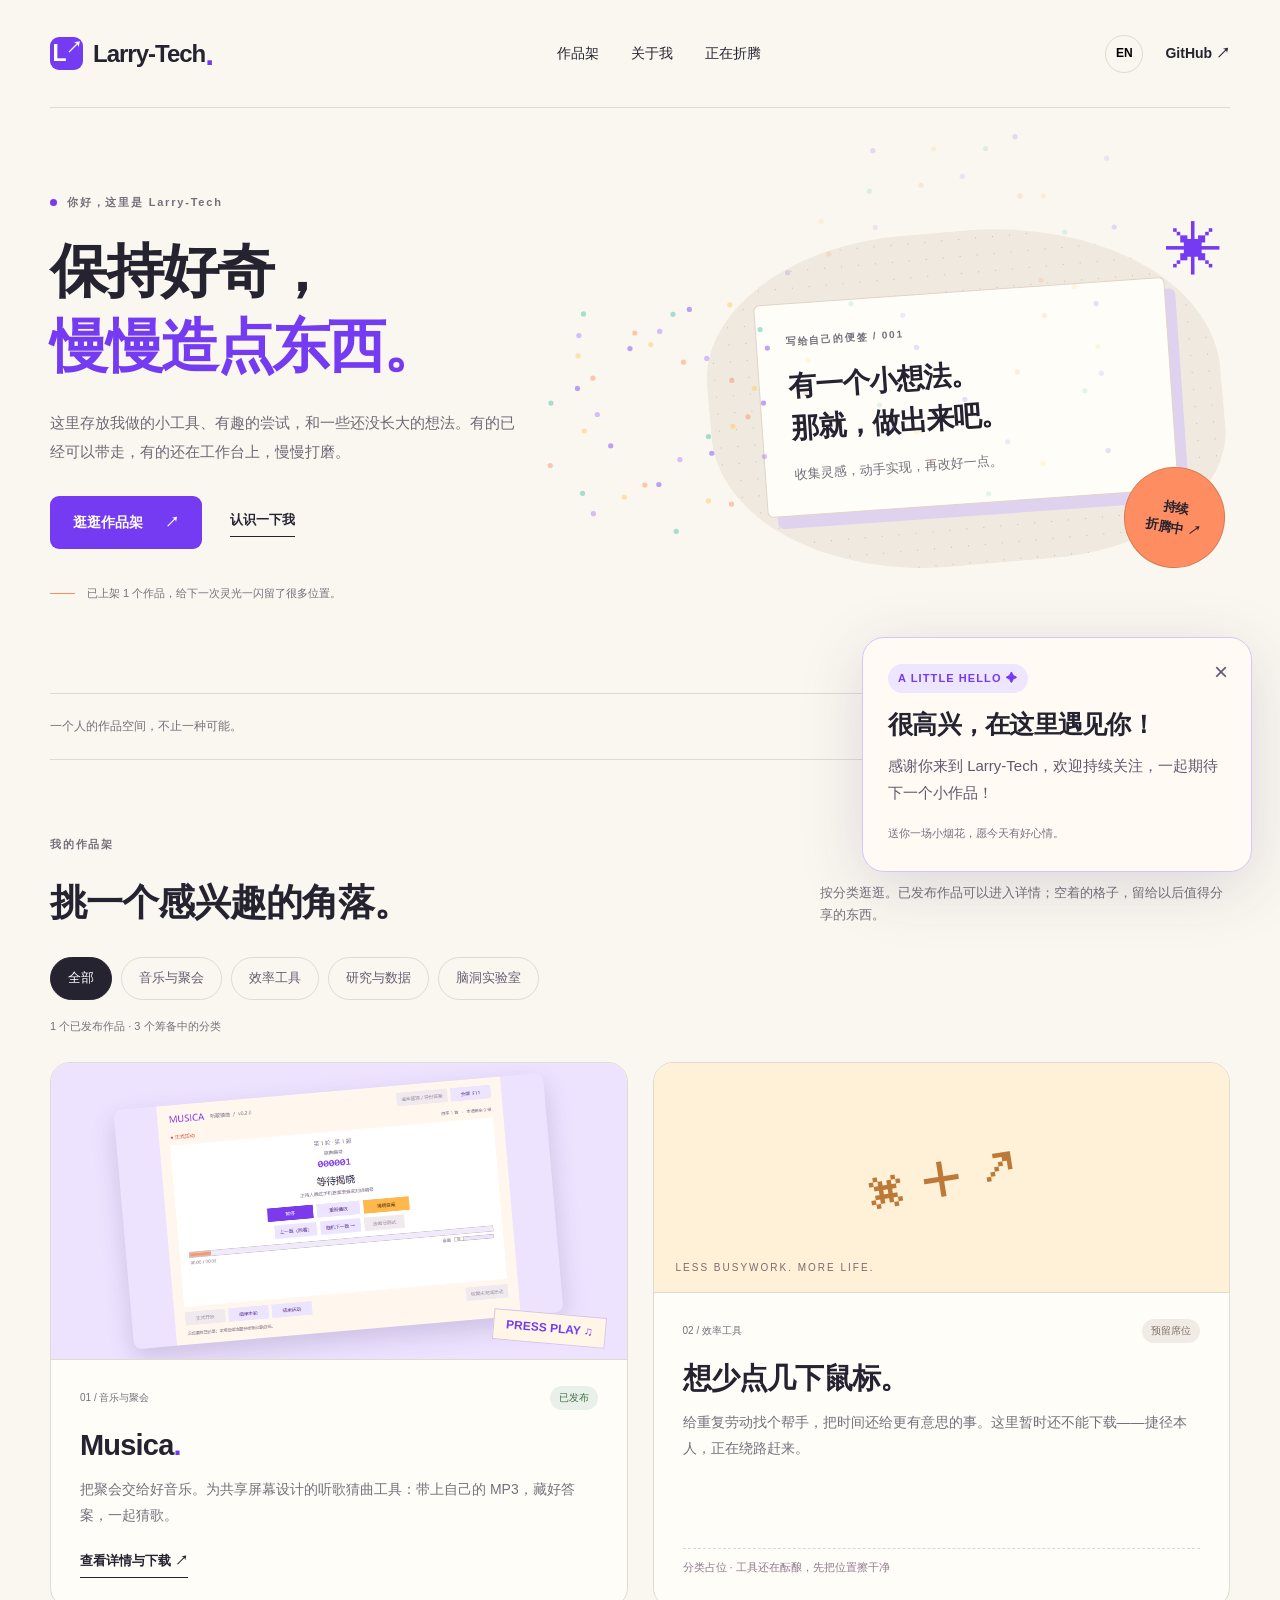
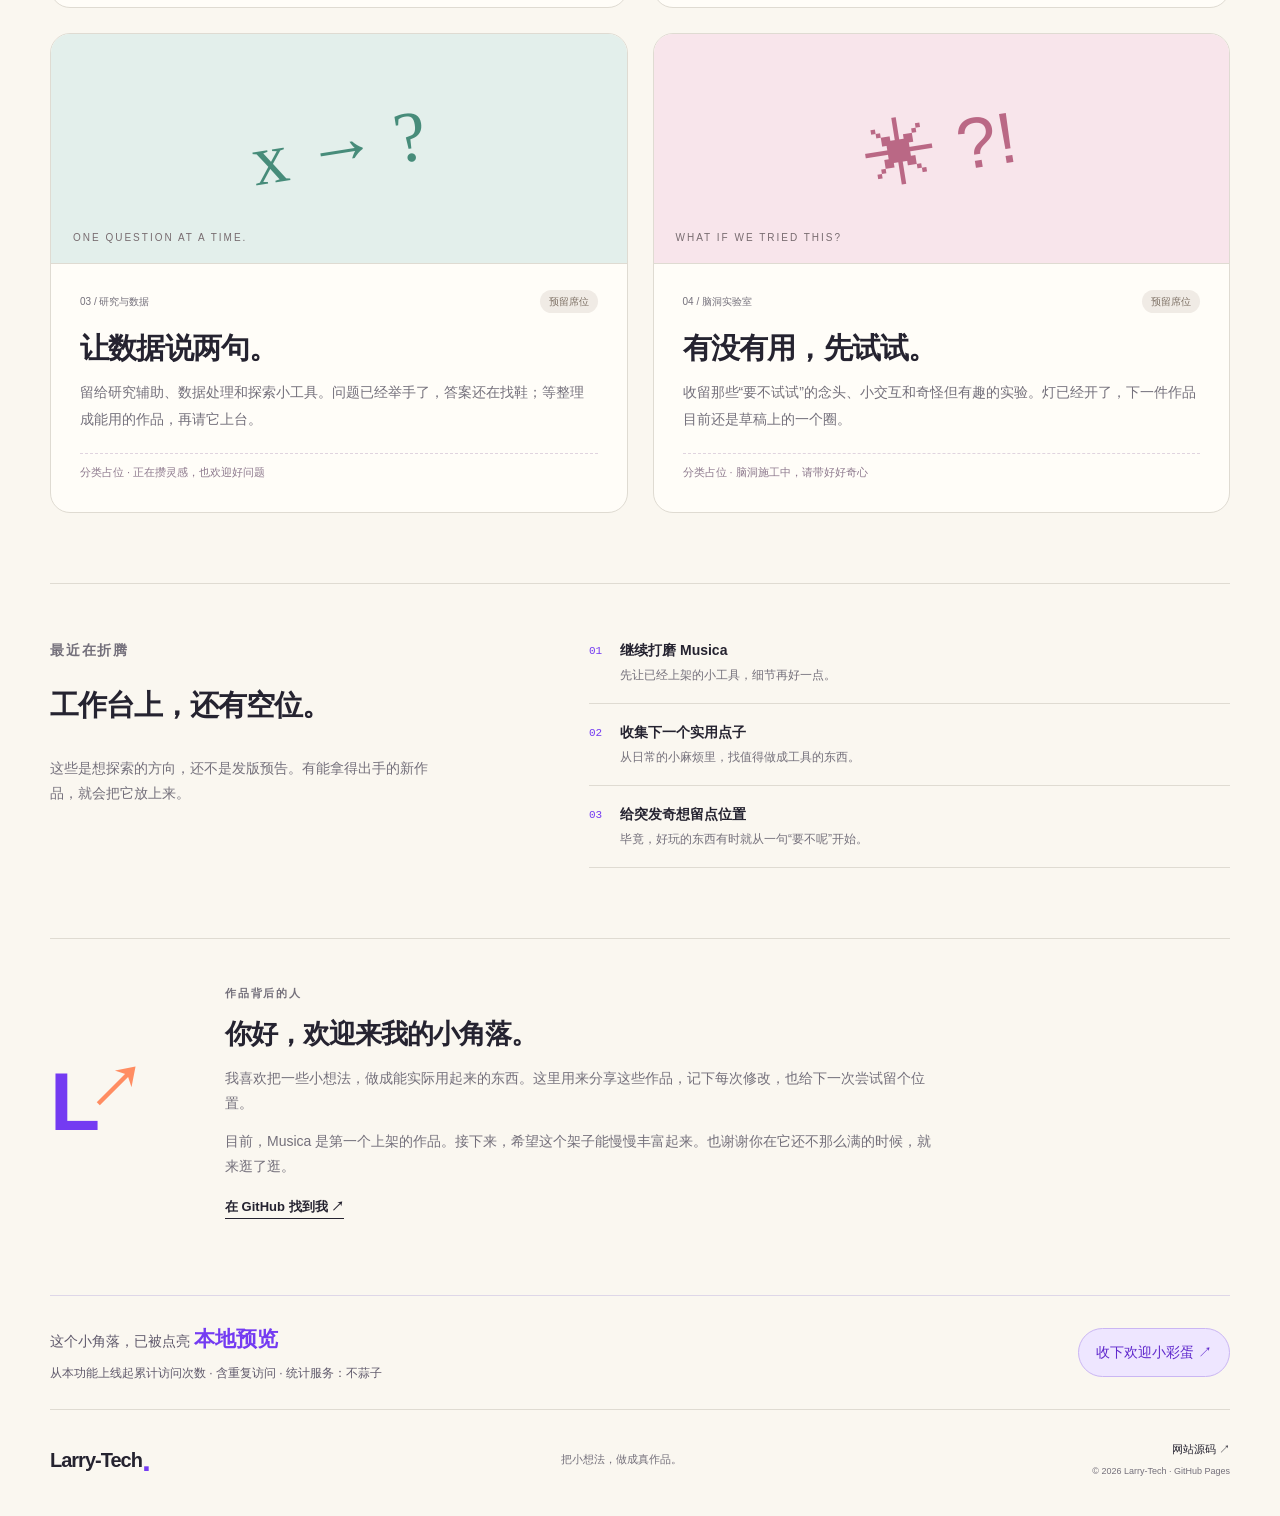
==== commit 3ba39af9: "Fix visitor counter to use the provider's current API host" ====
--- a/index.html
+++ b/index.html
@@ -78,7 +78,7 @@
     <section id="about" class="about-section home-about wrap"><div class="about-mark" aria-hidden="true">L<span>↗</span></div><div><p class="eyebrow" data-en="THE PERSON BEHIND THE SHELF">作品背后的人</p><h2 class="section-title" data-en="Hi, welcome to my little corner.">你好，欢迎来我的小角落。</h2><p data-en="I like turning small ideas into things people can use. This site is where I share those projects, keep track of the changes, and leave room for whatever comes next.">我喜欢把一些小想法，做成能实际用起来的东西。这里用来分享这些作品，记下每次修改，也给下一次尝试留个位置。</p><p data-en="Musica is the first one here. Hopefully the shelf will keep growing. Thanks for stopping by while it does.">目前，Musica 是第一个上架的作品。接下来，希望这个架子能慢慢丰富起来。也谢谢你在它还不那么满的时候，就来逛了逛。</p><a class="text-link" href="https://github.com/run-luo-tech" target="_blank" rel="noreferrer"><span data-en="Find me on GitHub">在 GitHub 找到我</span> ↗</a></div></section>
   </main>
   <section class="visit-bar wrap" aria-label="访问统计 / Visit statistics">
-    <div><p><span data-en="Visits to this little corner">这个小角落，已被点亮</span> <strong id="visit-total">…</strong> <span data-en="times">次</span></p><small><span data-en="Page visits since this feature launched · Repeat visits count · Powered by ">从本功能上线起累计访问次数 · 含重复访问 · 统计服务：</span><a href="https://busuanzi.9420.ltd/" target="_blank" rel="noreferrer">不蒜子</a></small></div>
+    <div><p><span id="visit-prefix" data-en="Visits to this little corner">这个小角落，已被点亮</span> <strong id="visit-total">…</strong> <span id="visit-unit" data-en="times">次</span></p><small><span data-en="Page visits since this feature launched · Repeat visits count · Powered by ">从本功能上线起累计访问次数 · 含重复访问 · 统计服务：</span><a href="https://busuanzi.9420.ltd/" target="_blank" rel="noreferrer">不蒜子</a></small></div>
     <button id="visitor-replay" class="visit-replay" type="button" data-en="A little welcome ↗">收下欢迎小彩蛋 ↗</button>
   </section>
   <canvas id="welcome-fireworks" aria-hidden="true" hidden></canvas>
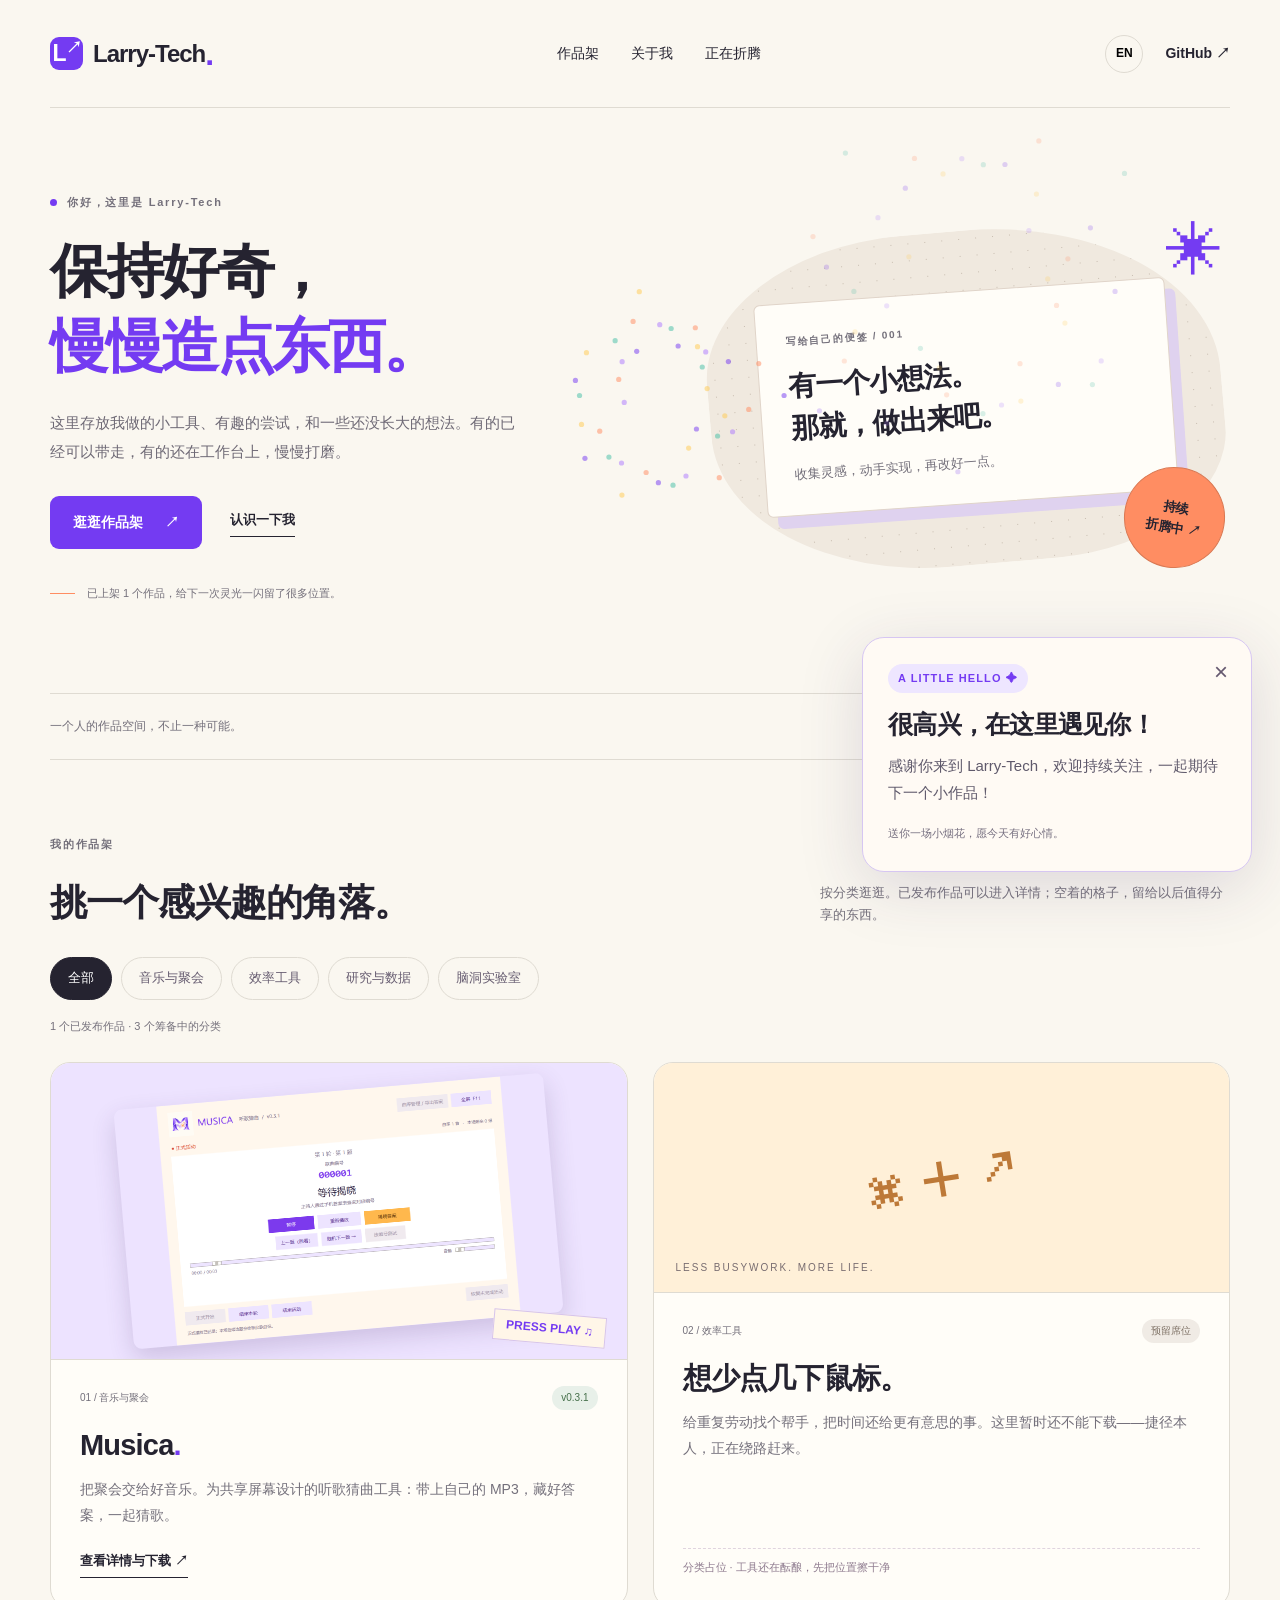
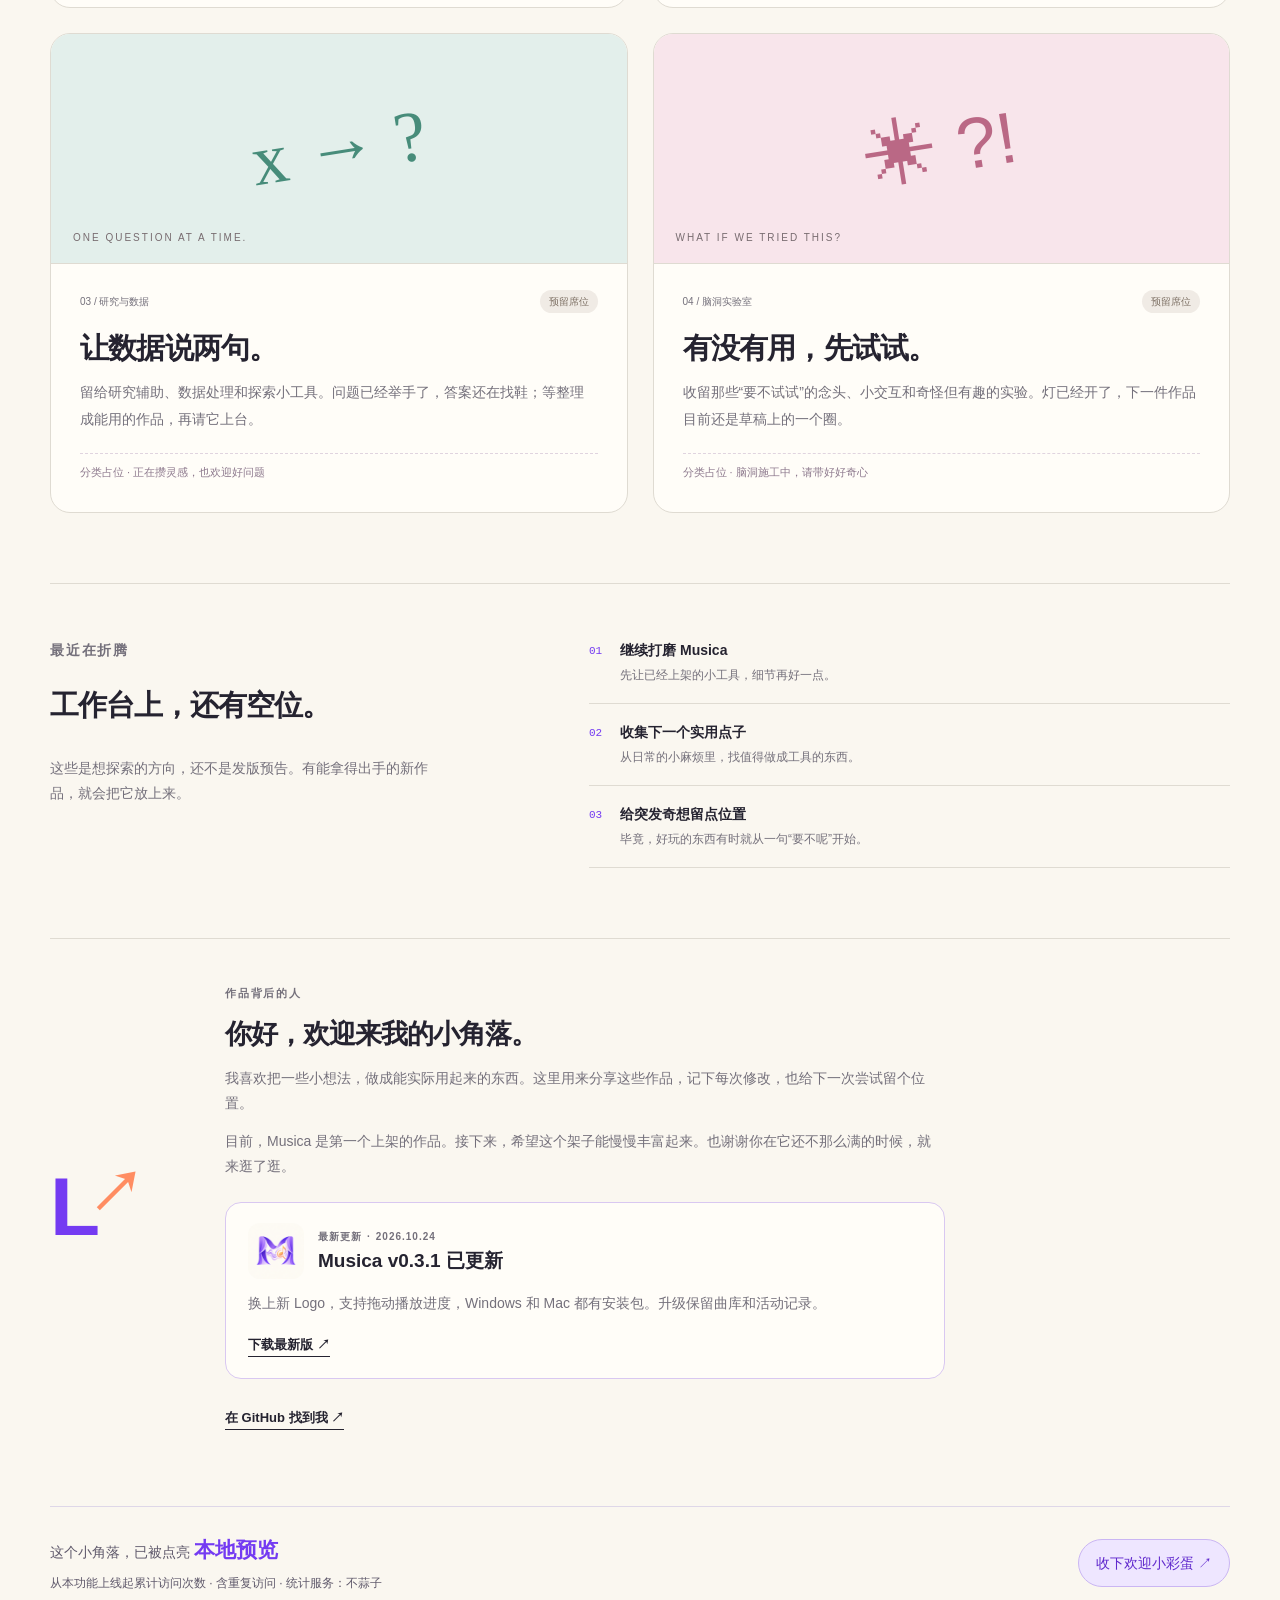
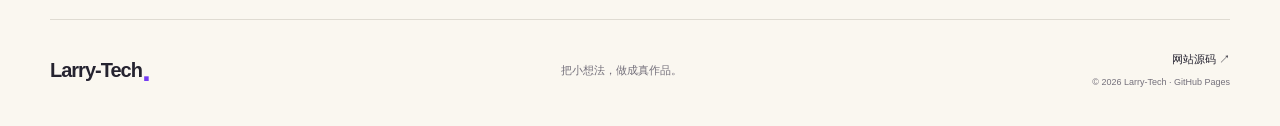
==== commit cf8a4078: "Publish Musica v0.3.1 update and Windows/macOS downloads" ====
--- a/index.html
+++ b/index.html
@@ -55,7 +55,7 @@
       <div class="work-grid">
         <article class="work-card" data-category="music" data-released="true">
           <a class="work-cover music-cover" href="musica.html" aria-label="查看 Musica / Explore Musica"><img src="assets/musica-question.png" alt="Musica 听歌猜曲软件的出题界面" width="1120" height="780"><span class="cover-label" aria-hidden="true">PRESS PLAY ♫</span></a>
-          <div class="work-copy"><div class="work-meta"><span data-en="01 / MUSIC & GATHERINGS">01 / 音乐与聚会</span><span class="work-status" data-en="Released">已发布</span></div><h3>Musica<span class="accent">.</span></h3><p data-en="A music guessing game for people sharing a screen. Bring your MP3s, hide the answers, and let everyone guess.">把聚会交给好音乐。为共享屏幕设计的听歌猜曲工具：带上自己的 MP3，藏好答案，一起猜歌。</p><a class="text-link" href="musica.html"><span data-en="Explore & download">查看详情与下载</span> ↗</a></div>
+          <div class="work-copy"><div class="work-meta"><span data-en="01 / MUSIC & GATHERINGS">01 / 音乐与聚会</span><span class="work-status">v0.3.1</span></div><h3>Musica<span class="accent">.</span></h3><p data-en="A music guessing game for people sharing a screen. Bring your MP3s, hide the answers, and let everyone guess.">把聚会交给好音乐。为共享屏幕设计的听歌猜曲工具：带上自己的 MP3，藏好答案，一起猜歌。</p><a class="text-link" href="musica.html"><span data-en="Explore & download">查看详情与下载</span> ↗</a></div>
         </article>
         <article class="work-card" data-category="tools">
           <div class="work-cover tool-cover" aria-hidden="true"><span class="cover-symbol">⌘ + ↗</span><span class="cover-caption">LESS BUSYWORK. MORE LIFE.</span></div>
@@ -75,7 +75,11 @@
 
     <section id="on-desk" class="desk-section wrap" aria-labelledby="desk-title"><div><p class="eyebrow" data-en="ON MY DESK">最近在折腾</p><h2 id="desk-title" class="section-title" data-en="A workbench, not a finish line.">工作台上，还有空位。</h2><p data-en="These are directions I would like to explore, not release promises. I will add real projects here when they are ready.">这些是想探索的方向，还不是发版预告。有能拿得出手的新作品，就会把它放上来。</p></div><ol class="desk-list"><li><span>01</span><div><strong data-en="Keep polishing Musica">继续打磨 Musica</strong><small data-en="The first project on the shelf; keep the little details improving.">先让已经上架的小工具，细节再好一点。</small></div></li><li><span>02</span><div><strong data-en="Collect the next useful idea">收集下一个实用点子</strong><small data-en="Look for everyday friction worth turning into a tool.">从日常的小麻烦里，找值得做成工具的东西。</small></div></li><li><span>03</span><div><strong data-en="Leave some room for the unexpected">给突发奇想留点位置</strong><small data-en="Sometimes a good project begins with “why not?”">毕竟，好玩的东西有时就从一句“要不呢”开始。</small></div></li></ol></section>
 
-    <section id="about" class="about-section home-about wrap"><div class="about-mark" aria-hidden="true">L<span>↗</span></div><div><p class="eyebrow" data-en="THE PERSON BEHIND THE SHELF">作品背后的人</p><h2 class="section-title" data-en="Hi, welcome to my little corner.">你好，欢迎来我的小角落。</h2><p data-en="I like turning small ideas into things people can use. This site is where I share those projects, keep track of the changes, and leave room for whatever comes next.">我喜欢把一些小想法，做成能实际用起来的东西。这里用来分享这些作品，记下每次修改，也给下一次尝试留个位置。</p><p data-en="Musica is the first one here. Hopefully the shelf will keep growing. Thanks for stopping by while it does.">目前，Musica 是第一个上架的作品。接下来，希望这个架子能慢慢丰富起来。也谢谢你在它还不那么满的时候，就来逛了逛。</p><a class="text-link" href="https://github.com/run-luo-tech" target="_blank" rel="noreferrer"><span data-en="Find me on GitHub">在 GitHub 找到我</span> ↗</a></div></section>
+    <section id="about" class="about-section home-about wrap"><div class="about-mark" aria-hidden="true">L<span>↗</span></div><div><p class="eyebrow" data-en="THE PERSON BEHIND THE SHELF">作品背后的人</p><h2 class="section-title" data-en="Hi, welcome to my little corner.">你好，欢迎来我的小角落。</h2><p data-en="I like turning small ideas into things people can use. This site is where I share those projects, keep track of the changes, and leave room for whatever comes next.">我喜欢把一些小想法，做成能实际用起来的东西。这里用来分享这些作品，记下每次修改，也给下一次尝试留个位置。</p><p data-en="Musica is the first one here. Hopefully the shelf will keep growing. Thanks for stopping by while it does.">目前，Musica 是第一个上架的作品。接下来，希望这个架子能慢慢丰富起来。也谢谢你在它还不那么满的时候，就来逛了逛。</p><aside class="latest-update" aria-labelledby="latest-update-title">
+          <div class="update-heading"><img src="assets/musica-logo.png" alt="" width="56" height="56"><div><p class="eyebrow"><span data-en="LATEST UPDATE">最新更新</span> · <time datetime="2026-10-24">2026.10.24</time></p><h3 id="latest-update-title" data-en="Musica v0.3.1 is here">Musica v0.3.1 已更新</h3></div></div>
+          <p data-en="A new logo, a draggable playback timeline, and ready-to-use Windows and Mac installers. Upgrading keeps your music library and game history.">换上新 Logo，支持拖动播放进度，Windows 和 Mac 都有安装包。升级保留曲库和活动记录。</p>
+          <a class="text-link" href="musica.html#download"><span data-en="Download the latest version">下载最新版</span> ↗</a>
+        </aside><a class="text-link" href="https://github.com/run-luo-tech" target="_blank" rel="noreferrer"><span data-en="Find me on GitHub">在 GitHub 找到我</span> ↗</a></div></section>
   </main>
   <section class="visit-bar wrap" aria-label="访问统计 / Visit statistics">
     <div><p><span id="visit-prefix" data-en="Visits to this little corner">这个小角落，已被点亮</span> <strong id="visit-total">…</strong> <span id="visit-unit" data-en="times">次</span></p><small><span data-en="Page visits since this feature launched · Repeat visits count · Powered by ">从本功能上线起累计访问次数 · 含重复访问 · 统计服务：</span><a href="https://busuanzi.9420.ltd/" target="_blank" rel="noreferrer">不蒜子</a></small></div>
--- a/home.css
+++ b/home.css
@@ -1 +1,4 @@
 .home-hero{display:grid;grid-template-columns:1.1fr 1fr;gap:70px;align-items:center;padding-block:85px 90px}.home-hero h1{font-size:clamp(42px,4.5vw,68px);line-height:1.3;letter-spacing:-2.5px;margin-bottom:24px}.home-hero .hero-description{max-width:470px}.desk-art{position:relative;min-height:350px;display:grid;place-items:center;isolation:isolate}.desk-grid{position:absolute;inset:8px;border-radius:40% 48% 35% 45%;background-color:#f0e9df;background-image:radial-gradient(#c8bdb0 .9px,transparent .9px);background-size:17px 17px;z-index:-1;transform:rotate(-5deg)}.desk-note{width:78%;background:#fffdf8;border:1px solid #e0d4c9;padding:29px;box-shadow:10px 12px 0 #dfd2ef;border-radius:6px;transform:rotate(-4deg)}.desk-note .eyebrow{font-size:10px;margin-bottom:15px}.desk-note h2{font-size:28px;letter-spacing:-1px;line-height:1.5;margin-bottom:14px}.desk-note p{font-size:13px;color:var(--muted);margin:0}.desk-stamp{position:absolute;bottom:5px;right:5px;transform:rotate(9deg);background:#ff8d62;border:1px solid #da7953;border-radius:50%;width:101px;height:101px;display:grid;place-content:center;text-align:center;font-size:13px;font-weight:800;line-height:1.5}.desk-star{position:absolute;top:0;right:7px;font-size:57px;color:var(--purple);line-height:1}.home-intro{display:flex;justify-content:space-between;align-items:center;gap:30px;border-block:1px solid var(--line);padding-block:22px;font-size:12px;color:var(--muted)}.home-intro p{margin:0}.home-intro strong{color:var(--purple)}.catalog-section{padding-block:75px 70px}.catalog-heading{display:flex;justify-content:space-between;gap:30px;align-items:end;margin-bottom:27px}.catalog-heading .section-title{font-size:37px;margin-bottom:0}.catalog-heading p{font-size:13px;max-width:410px;color:var(--muted);margin-bottom:3px}.category-filters{display:flex;gap:9px;flex-wrap:wrap;margin-bottom:17px}.category-filters button{border:1px solid var(--line);background:transparent;border-radius:99px;padding:9px 17px;font-size:13px;color:#675d71}.category-filters button:hover{border-color:var(--purple);background:var(--lavender)}.category-filters button[aria-pressed=true]{background:var(--ink);border-color:var(--ink);color:white}.catalog-status{font-size:11px;color:var(--muted);margin-bottom:26px}.work-grid{display:grid;grid-template-columns:repeat(2,minmax(0,1fr));gap:25px}.work-card{border:1px solid var(--line);border-radius:20px;overflow:hidden;background:#fffdf8;display:flex;flex-direction:column;min-width:0}.work-card[hidden]{display:none}.work-cover{position:relative;min-height:230px;display:grid;place-items:center;overflow:hidden;border-bottom:1px solid var(--line)}.music-cover{background:#ede3ff;padding:28px}.music-cover img{width:83%;border-radius:8px;transform:rotate(-5deg);box-shadow:0 10px 25px #452d6630;max-height:240px;object-fit:contain}.cover-label{position:absolute;right:20px;bottom:15px;background:#fff6e8;color:#743bf2;padding:4px 12px;font-weight:800;font-size:12px;border:1px solid #d6c4ec;transform:rotate(5deg)}.tool-cover{background:#fff0d8}.research-cover{background:#e3efeb}.lab-cover{background:#f8e5eb}.cover-symbol{font-size:72px;font-weight:500;line-height:1;color:#bd7938;transform:rotate(-9deg)}.research-cover .cover-symbol{color:#478c7a;font-family:Georgia,serif}.lab-cover .cover-symbol{color:#ba6885}.cover-caption{position:absolute;left:22px;bottom:16px;font-size:10px;letter-spacing:2px;color:#786c70}.work-copy{padding:26px 29px 29px;display:flex;flex-direction:column;flex:1}.work-meta{display:flex;justify-content:space-between;align-items:center;gap:12px;font-size:10px;color:var(--muted);margin-bottom:16px}.work-status{border-radius:99px;padding:3px 9px;background:#e8f0e9;color:#46704b;white-space:nowrap}.work-status.pending{background:#f0ebe5;color:#7e7165}.work-copy h3{font-size:29px;line-height:1.35;margin-bottom:11px;letter-spacing:-.8px}.work-copy p{font-size:14px;color:var(--muted);line-height:1.9;margin-bottom:21px}.work-copy .text-link{align-self:flex-start;margin-top:auto}.pending-note{display:block;font-size:11px;color:#8e7a8e;margin-top:auto;padding-top:9px;border-top:1px dashed #e0d4df}.desk-section{display:grid;grid-template-columns:.85fr 1.15fr;gap:65px;border-top:1px solid var(--line);padding-block:54px 70px}.desk-section .section-title{font-size:29px}.desk-section p{color:var(--muted);font-size:14px;max-width:400px}.desk-list{list-style:none;padding:0;margin:0}.desk-list li{display:flex;gap:18px;padding-block:16px;border-bottom:1px solid var(--line);font-size:14px}.desk-list li:first-child{padding-top:0}.desk-list span{font-family:Consolas,monospace;font-size:11px;color:var(--purple);padding-top:4px}.desk-list strong{display:block;font-size:14px;font-weight:600}.desk-list small{font-size:12px;color:var(--muted)}.home-about p:not(.eyebrow){font-size:14px}.project-back{display:inline-block;margin-top:30px;font-size:13px;color:var(--purple)}@media(max-width:900px){.home-hero{gap:30px}.desk-note{padding:24px}.desk-note h2{font-size:24px}.catalog-heading{align-items:start;flex-direction:column;gap:15px}}@media(max-width:600px){.home-hero{grid-template-columns:1fr;padding-block:48px 45px;gap:40px}.home-hero h1{font-size:43px;letter-spacing:-1.8px}.home-hero .actions{gap:20px}.desk-art{min-height:290px}.desk-note{width:79%}.desk-stamp{width:85px;height:85px;font-size:12px}.desk-star{font-size:45px}.home-intro{align-items:start;gap:10px;flex-direction:column;font-size:11px}.catalog-section{padding-block:45px}.catalog-heading .section-title{font-size:30px}.category-filters{gap:7px}.category-filters button{font-size:12px;padding:8px 13px}.work-grid{grid-template-columns:1fr;gap:20px}.work-cover{min-height:200px}.work-copy{padding:23px}.work-copy h3{font-size:25px}.work-copy p{font-size:13px}.desk-section{grid-template-columns:1fr;gap:15px;padding-block:35px 45px}.desk-section .section-title{margin-bottom:15px}.desk-list li{font-size:13px}.home-page .header nav a:nth-child(2){display:inline}.home-page .header nav{gap:12px}.home-page .header nav a:nth-child(3){display:none}}
+
+.latest-update{margin:24px 0;padding:20px 22px;border:1px solid #d9c8f1;border-radius:16px;background:#fffdf8;max-width:720px}.update-heading{display:flex;align-items:center;gap:14px;margin-bottom:12px}.update-heading img{flex:0 0 56px;width:56px;height:56px;border-radius:12px}.latest-update .eyebrow{font-size:10px;letter-spacing:1px;margin-bottom:3px;flex-wrap:wrap;gap:5px}.latest-update h3{font-size:19px;line-height:1.4;margin:0}.latest-update>p{margin-bottom:14px}.product-identity{display:flex;align-items:center;gap:18px}.product-identity img{width:72px;height:72px;border-radius:16px;flex-shrink:0}.platform-downloads{display:grid;gap:10px;width:100%;margin-top:auto}.platform-downloads .button{margin-top:0}
+@media(max-width:600px){.latest-update{padding:17px}.latest-update h3{font-size:17px}.update-heading{gap:11px}.product-identity{gap:13px}.product-identity img{width:58px;height:58px}.platform-downloads .button{font-size:12px;gap:10px}}
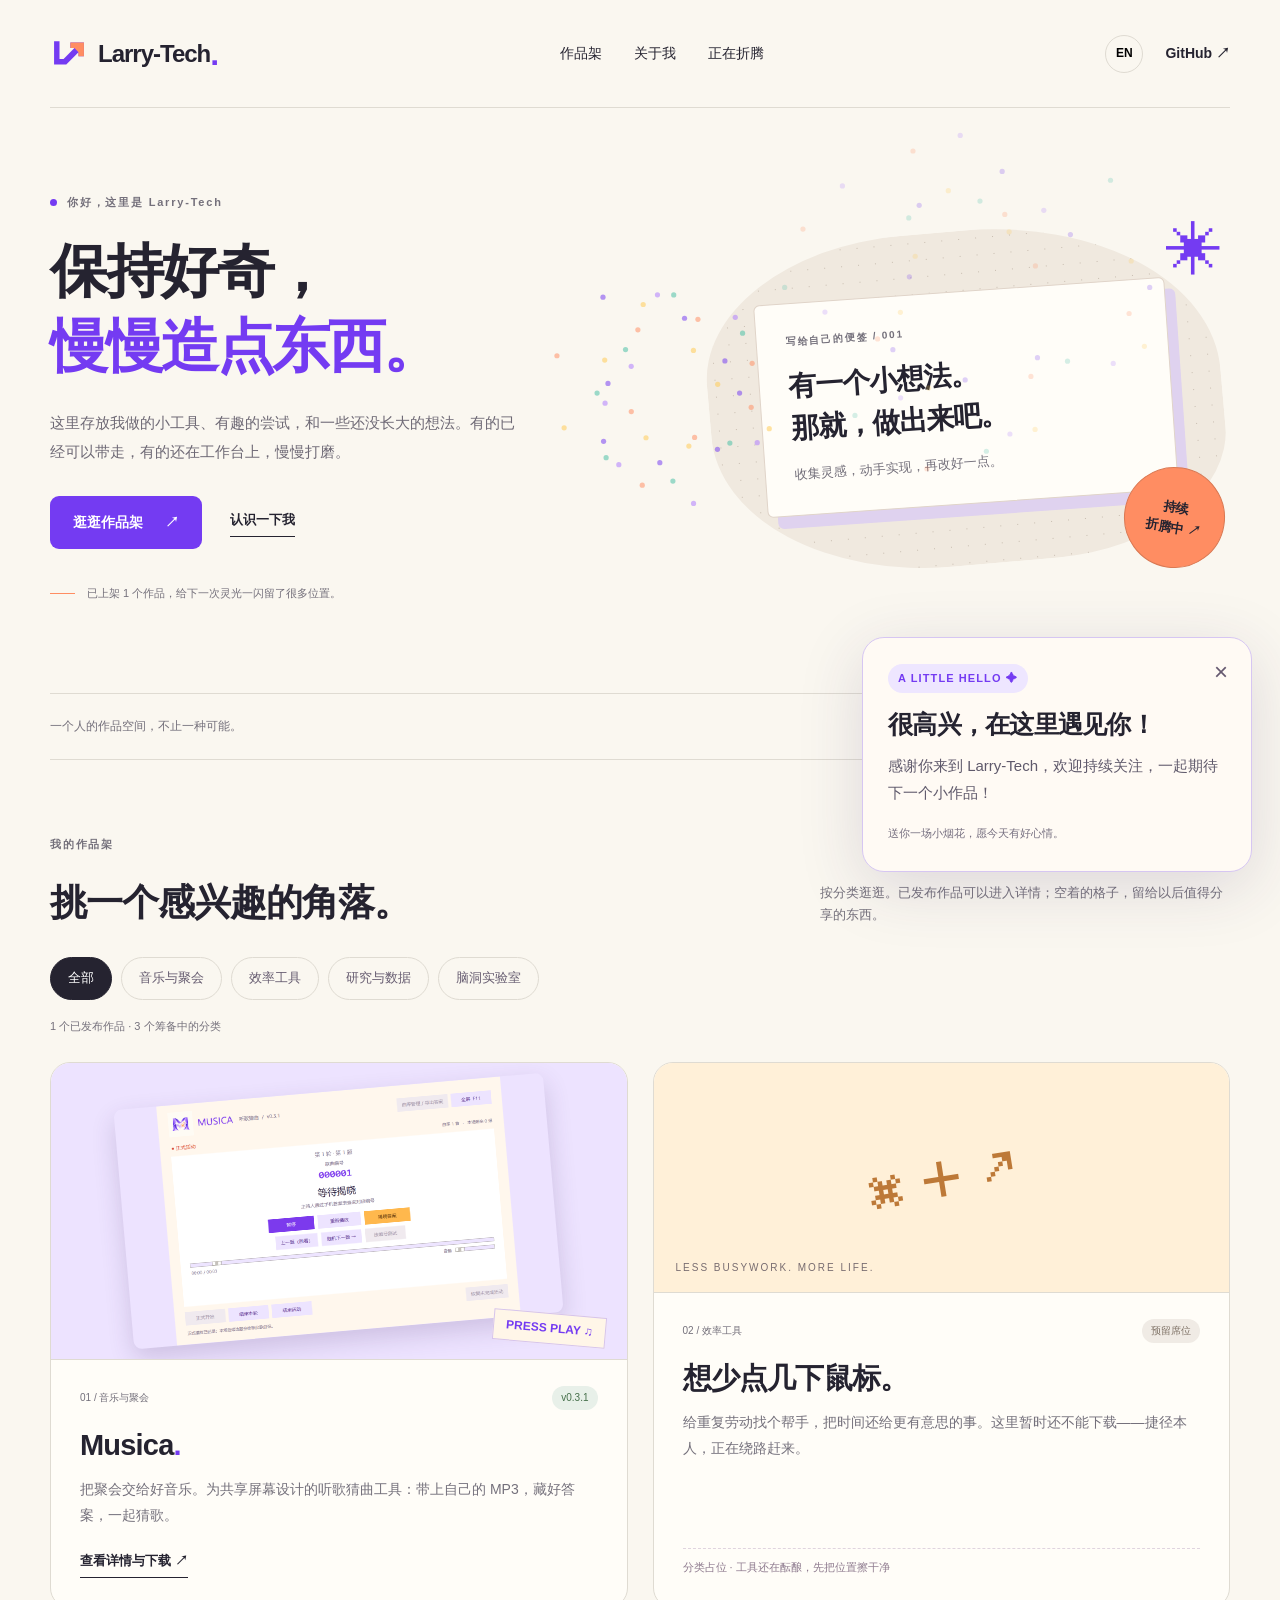
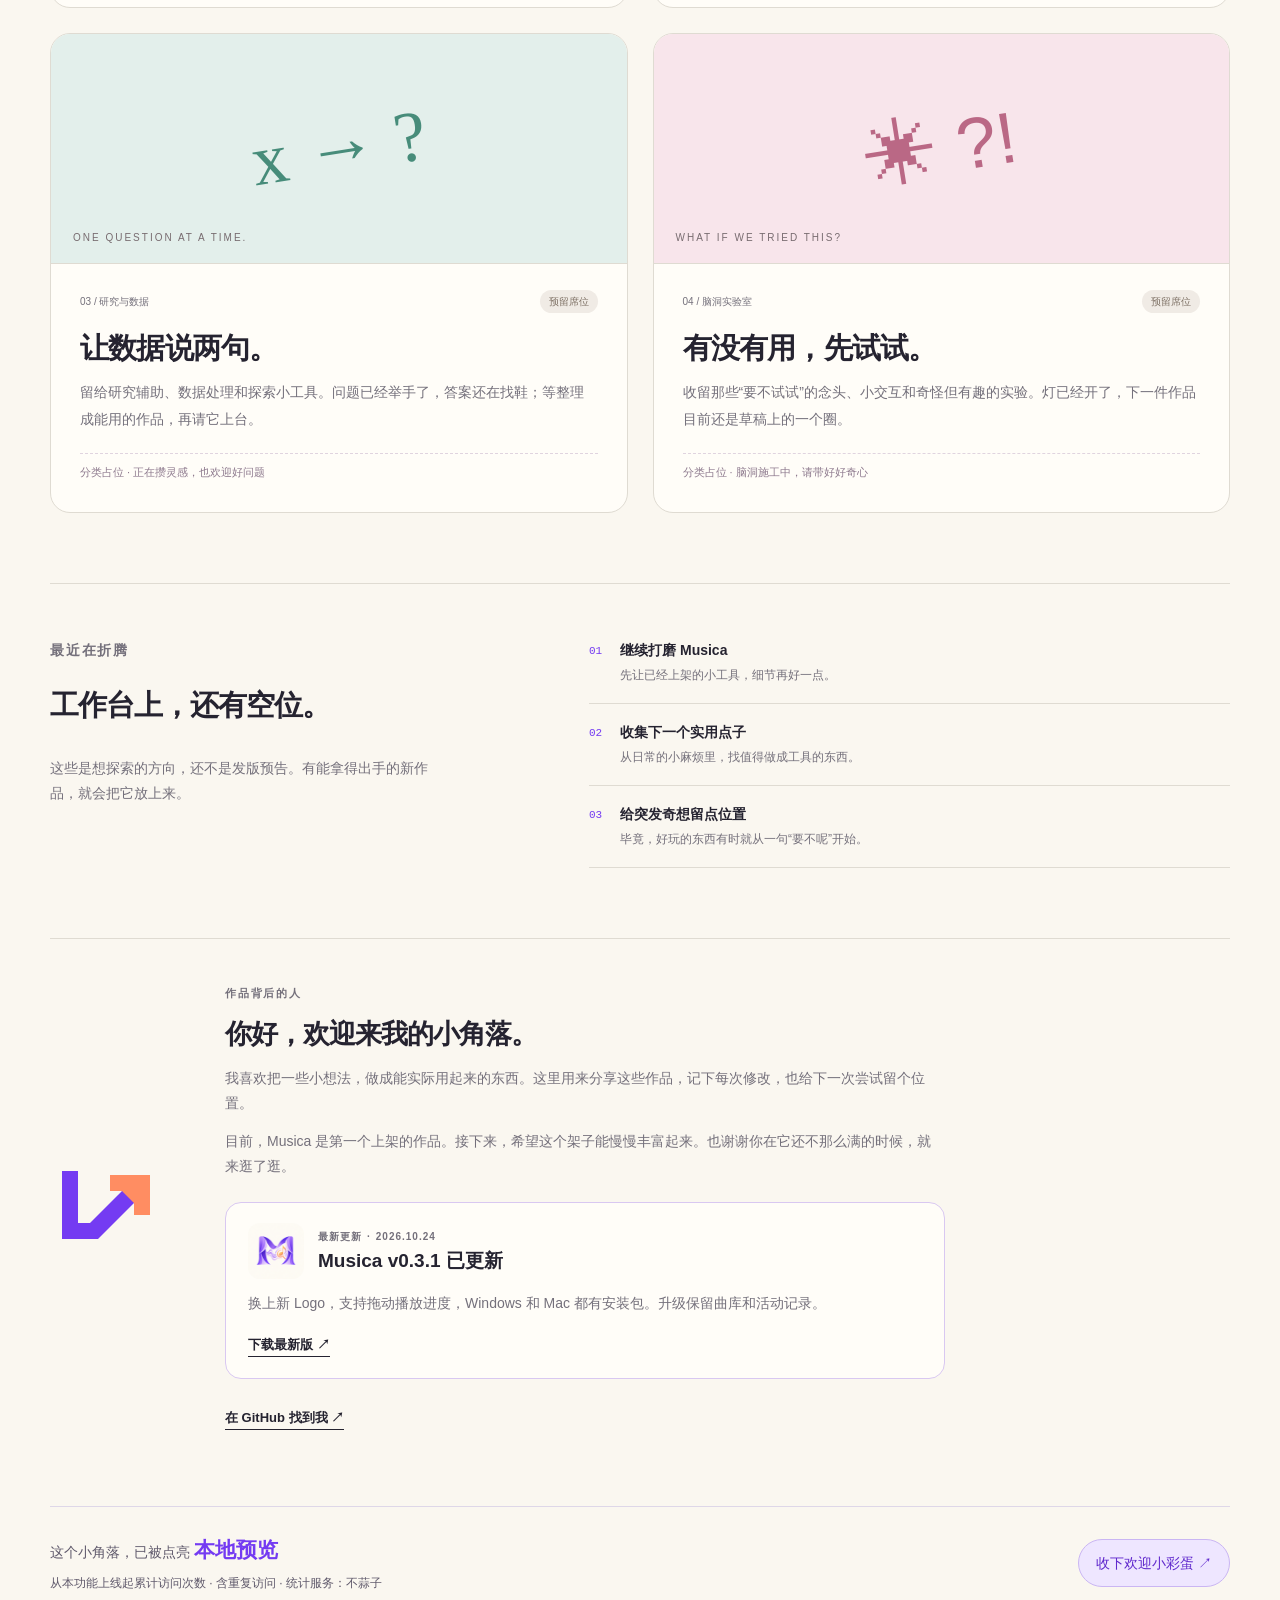
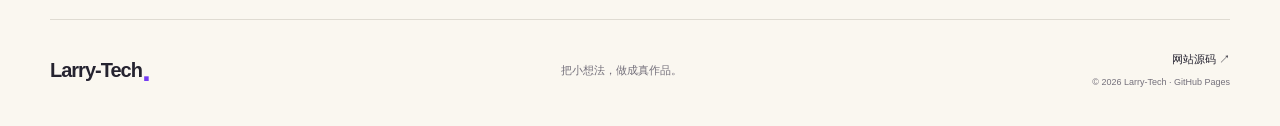
==== commit fc94899f: "Unify Larry-Tech L and arrow into a geometric brand mark" ====
--- a/index.html
+++ b/index.html
@@ -9,8 +9,8 @@
   <meta property="og:description" content="欢迎来我的作品架逛逛。好用的小工具、有趣的小实验，还有一些正在努力长大的想法。">
   <meta property="og:type" content="website">
   <title>Larry-Tech — 把想法做成作品</title>
-  <link rel="icon" href="assets/favicon.svg" type="image/svg+xml">
-  <link rel="stylesheet" href="styles.css">
+  <link rel="icon" href="assets/favicon.svg?v=2" type="image/svg+xml">
+  <link rel="stylesheet" href="styles.css?v=2">
   <link rel="stylesheet" href="home.css">
   <link rel="stylesheet" href="visitors.css">
   <script src="app.js" defer></script>
@@ -20,7 +20,7 @@
 <body class="home-page">
   <a class="skip" href="#main">跳到主要内容 / Skip to content</a>
   <header class="header wrap">
-    <a href="index.html" class="brand" aria-label="Larry-Tech 首页"><span class="brand-symbol">L<span>↗</span></span>Larry-Tech<span class="brand-dot">.</span></a>
+    <a href="index.html" class="brand" aria-label="Larry-Tech 首页"><span class="brand-symbol" aria-hidden="true"><img src="assets/larry-mark.svg" alt="" width="112" height="96"></span>Larry-Tech<span class="brand-dot">.</span></a>
     <nav aria-label="主导航"><a href="#projects" data-en="Projects">作品架</a><a href="#about" data-en="About me">关于我</a><a href="#on-desk" data-en="On my desk">正在折腾</a></nav>
     <div class="header-actions"><button id="language" class="language" type="button" aria-label="Switch to English">EN</button><a class="github-link" href="https://github.com/run-luo-tech" target="_blank" rel="noreferrer">GitHub ↗</a></div>
   </header>
@@ -75,7 +75,7 @@
 
     <section id="on-desk" class="desk-section wrap" aria-labelledby="desk-title"><div><p class="eyebrow" data-en="ON MY DESK">最近在折腾</p><h2 id="desk-title" class="section-title" data-en="A workbench, not a finish line.">工作台上，还有空位。</h2><p data-en="These are directions I would like to explore, not release promises. I will add real projects here when they are ready.">这些是想探索的方向，还不是发版预告。有能拿得出手的新作品，就会把它放上来。</p></div><ol class="desk-list"><li><span>01</span><div><strong data-en="Keep polishing Musica">继续打磨 Musica</strong><small data-en="The first project on the shelf; keep the little details improving.">先让已经上架的小工具，细节再好一点。</small></div></li><li><span>02</span><div><strong data-en="Collect the next useful idea">收集下一个实用点子</strong><small data-en="Look for everyday friction worth turning into a tool.">从日常的小麻烦里，找值得做成工具的东西。</small></div></li><li><span>03</span><div><strong data-en="Leave some room for the unexpected">给突发奇想留点位置</strong><small data-en="Sometimes a good project begins with “why not?”">毕竟，好玩的东西有时就从一句“要不呢”开始。</small></div></li></ol></section>
 
-    <section id="about" class="about-section home-about wrap"><div class="about-mark" aria-hidden="true">L<span>↗</span></div><div><p class="eyebrow" data-en="THE PERSON BEHIND THE SHELF">作品背后的人</p><h2 class="section-title" data-en="Hi, welcome to my little corner.">你好，欢迎来我的小角落。</h2><p data-en="I like turning small ideas into things people can use. This site is where I share those projects, keep track of the changes, and leave room for whatever comes next.">我喜欢把一些小想法，做成能实际用起来的东西。这里用来分享这些作品，记下每次修改，也给下一次尝试留个位置。</p><p data-en="Musica is the first one here. Hopefully the shelf will keep growing. Thanks for stopping by while it does.">目前，Musica 是第一个上架的作品。接下来，希望这个架子能慢慢丰富起来。也谢谢你在它还不那么满的时候，就来逛了逛。</p><aside class="latest-update" aria-labelledby="latest-update-title">
+    <section id="about" class="about-section home-about wrap"><div class="about-mark" aria-hidden="true"><img src="assets/larry-mark.svg" alt="" width="112" height="96"></div><div><p class="eyebrow" data-en="THE PERSON BEHIND THE SHELF">作品背后的人</p><h2 class="section-title" data-en="Hi, welcome to my little corner.">你好，欢迎来我的小角落。</h2><p data-en="I like turning small ideas into things people can use. This site is where I share those projects, keep track of the changes, and leave room for whatever comes next.">我喜欢把一些小想法，做成能实际用起来的东西。这里用来分享这些作品，记下每次修改，也给下一次尝试留个位置。</p><p data-en="Musica is the first one here. Hopefully the shelf will keep growing. Thanks for stopping by while it does.">目前，Musica 是第一个上架的作品。接下来，希望这个架子能慢慢丰富起来。也谢谢你在它还不那么满的时候，就来逛了逛。</p><aside class="latest-update" aria-labelledby="latest-update-title">
           <div class="update-heading"><img src="assets/musica-logo.png" alt="" width="56" height="56"><div><p class="eyebrow"><span data-en="LATEST UPDATE">最新更新</span> · <time datetime="2026-10-24">2026.10.24</time></p><h3 id="latest-update-title" data-en="Musica v0.3.1 is here">Musica v0.3.1 已更新</h3></div></div>
           <p data-en="A new logo, a draggable playback timeline, and ready-to-use Windows and Mac installers. Upgrading keeps your music library and game history.">换上新 Logo，支持拖动播放进度，Windows 和 Mac 都有安装包。升级保留曲库和活动记录。</p>
           <a class="text-link" href="musica.html#download"><span data-en="Download the latest version">下载最新版</span> ↗</a>
--- a/styles.css
+++ b/styles.css
@@ -1,7 +1,7 @@
 @charset "UTF-8";
 :root{--paper:#faf7f0;--ink:#252330;--muted:#74707b;--purple:#743bf2;--lavender:#eee6ff;--orange:#ff8d62;--line:#dfdbd2;--white:#fff;--radius:18px}
-*{box-sizing:border-box}html{scroll-behavior:smooth;scroll-padding-top:32px}body{margin:0;background:var(--paper);color:var(--ink);font-family:Inter,"Segoe UI","PingFang SC","Microsoft YaHei",sans-serif;font-size:16px;line-height:1.75;-webkit-font-smoothing:antialiased}a{color:inherit;text-decoration:none}button{font:inherit;cursor:pointer}img{max-width:100%;height:auto;display:block}h1,h2,h3,p{margin-top:0}button,a,summary{-webkit-tap-highlight-color:transparent}a:focus-visible,button:focus-visible,summary:focus-visible{outline:3px solid var(--purple);outline-offset:5px}a:hover{color:var(--purple)}.wrap{width:min(1180px,calc(100% - 96px));margin:auto}.skip{position:fixed;top:-100px;left:20px;padding:10px 20px;background:var(--ink);color:white;z-index:100}.skip:focus{top:12px}.header{display:flex;align-items:center;justify-content:space-between;gap:24px;height:108px;border-bottom:1px solid var(--line)}.brand{font-weight:800;letter-spacing:-1px;font-size:24px;display:inline-flex;align-items:center;line-height:1}.brand-symbol{display:inline-flex;width:33px;height:33px;align-items:center;justify-content:center;background:var(--purple);color:white;border-radius:9px;margin-right:10px;font-size:23px}.brand-symbol span{font-size:16px;align-self:flex-start;margin-top:3px}.brand-dot{color:var(--purple);font-size:32px}.header nav{display:flex;gap:32px;font-size:14px}.header-actions{display:flex;gap:22px;align-items:center;font-size:14px}.language{border:1px solid var(--line);border-radius:50%;width:38px;height:38px;background:transparent;font-size:12px;font-weight:700}.language:hover{background:var(--lavender);border-color:var(--purple)}.github-link{font-weight:650}.hero{display:grid;grid-template-columns:1fr 1fr;gap:50px;padding-top:100px;padding-bottom:105px;align-items:center}.eyebrow,.section-label{font-size:11px;font-weight:650;letter-spacing:1.8px}.eyebrow{display:flex;align-items:center;gap:10px;margin-bottom:22px;color:var(--muted)}.status-dot{width:7px;height:7px;border-radius:50%;background:var(--purple);display:inline-block;flex-shrink:0}.hero h1{font-size:clamp(45px,4.6vw,72px);line-height:1.26;letter-spacing:-3px;font-weight:800;position:relative;margin-bottom:26px;white-space:nowrap}.accent{color:var(--purple)}.hero-spark{display:inline-block;color:var(--orange);font-size:.65em;vertical-align:top;transform:translate(10px,20px)}.hero-description{color:#6e6975;max-width:440px;font-size:15px;line-height:1.95}.actions{display:flex;gap:28px;align-items:center;margin-top:30px}.button{display:inline-flex;justify-content:space-between;align-items:center;gap:22px;font-size:14px;font-weight:650;border-radius:9px;padding:15px 23px;transition:background .18s,transform .18s;line-height:1.6}.primary{background:var(--purple);color:#fff}.primary:hover{background:#5d26d0;color:#fff;transform:translateY(-2px)}.secondary{background:var(--lavender);color:#5b32a4}.secondary:hover{background:#e0d1ff;transform:translateY(-2px)}.text-link{font-size:13px;font-weight:650;border-bottom:1px solid currentColor;padding-bottom:4px}.hero-note{display:flex;align-items:center;gap:12px;font-size:11px;color:var(--muted);margin:35px 0 0}.mini-line{width:25px;height:1px;background:var(--orange)}.hero-art{position:relative;padding:100px 0 30px;isolation:isolate;min-width:0}.orbit{position:absolute;border:1px dashed #d4c5ec;border-radius:50%;width:95%;aspect-ratio:1;top:0;left:3%;z-index:-2}.record{position:absolute;width:225px;aspect-ratio:1;border-radius:50%;top:-5px;right:22px;background:repeating-radial-gradient(circle at center,#25222e 0px,#25222e 2px,#36313f 3px,#25222e 4px);box-shadow:12px 14px 0 #e9dfd4;z-index:-1;display:grid;place-items:center}.record-center{width:82px;height:82px;background:var(--orange);border-radius:50%;display:flex;flex-direction:column;align-items:center;justify-content:center;color:#35232a;line-height:1.1}.record-center span{font-size:28px;font-weight:800}.record-center small{font-size:8px;margin-top:8px;letter-spacing:2px}.art-tag{position:absolute;left:-9px;top:45px;font-size:9px;background:#f1e8d8;border:1px solid #e7dcca;padding:9px 14px;transform:rotate(-5deg);letter-spacing:1px;border-radius:3px}.art-tag>span:first-child{font-size:17px;padding-right:7px}.app-window{background:var(--white);border:1px solid #d8cfc6;border-radius:11px;overflow:hidden;box-shadow:0 18px 45px #442e5b14;transform:rotate(-2deg)}.window-top{display:flex;align-items:center;justify-content:space-between;height:32px;padding:0 12px;border-bottom:1px solid #eee8de;font-size:8px;color:#887d8a}.window-dots{color:#cdbfd6;letter-spacing:2px}.art-sticker{position:absolute;right:-13px;bottom:-10px;background:#e8dcff;color:#5a2d9e;border:1px solid #d3baf5;padding:15px 20px;font-size:17px;font-weight:900;line-height:1.25;letter-spacing:-.4px;transform:rotate(8deg);box-shadow:4px 4px 0 #d7c5f0}.art-sticker span{color:#b35c35}.ticker{border-block:1px solid var(--line);background:#f1ede4}.ticker>div{display:flex;justify-content:space-between;align-items:center;padding-block:20px;gap:16px;font-size:11px;letter-spacing:1.8px;font-weight:650}.ticker b{font-size:21px;color:var(--orange);font-weight:400}.section-label{display:flex;justify-content:space-between;color:var(--muted);margin-bottom:36px;gap:14px}.project-section{padding-top:95px;padding-bottom:80px}.project-heading{display:flex;justify-content:space-between;align-items:end;gap:32px;margin-bottom:44px}.project-heading .eyebrow{margin-bottom:6px}.project-heading h2{font-size:76px;line-height:1.15;letter-spacing:-4px;margin-bottom:0;font-weight:800}.project-summary{font-size:18px;color:#6e6677;line-height:1.8;margin-bottom:5px}.project-layout{display:grid;grid-template-columns:1.35fr 1fr;gap:55px;align-items:start}.gallery{min-width:0}.gallery-image{border:1px solid var(--line);border-radius:var(--radius);background:#eee8ff;padding:18px;overflow:hidden}.gallery-image img{width:100%;height:auto;border-radius:5px;aspect-ratio:1120/780;object-fit:contain;background:#fff7ed}.gallery-controls{display:flex;gap:6px;margin-top:16px;flex-wrap:wrap}.gallery-controls button{border:0;background:transparent;border-radius:6px;color:var(--muted);font-size:12px;padding:8px 13px}.gallery-controls button[aria-pressed=true]{background:var(--ink);color:white}.gallery-controls button:hover{background:var(--lavender);color:var(--purple)}.image-caption{font-size:10px;color:var(--muted);margin-top:14px}.pills{display:flex;flex-wrap:wrap;gap:7px;margin-bottom:21px}.pills span{border:1px solid #ddd4e8;border-radius:50px;font-size:10px;padding:3px 10px;color:#766384}.project-lead{font-size:16px;line-height:1.9}.feature-list{margin:24px 0 26px}.feature-list>div{padding:14px 0;border-top:1px solid var(--line)}.feature-list dt{display:flex;align-items:center;gap:14px;font-weight:650;font-size:14px}.feature-icon{font-family:Consolas,monospace;font-size:10px;color:var(--purple)}.feature-list dd{margin:7px 0 0 30px;color:var(--muted);font-size:12px;line-height:1.9}.how-section{padding-top:30px;padding-bottom:90px}.how-section .section-label{border-top:1px solid var(--line);padding-top:30px}.section-title{font-size:32px;line-height:1.45;letter-spacing:-1px;font-weight:750;margin-bottom:30px}.steps{list-style:none;display:grid;grid-template-columns:repeat(3,1fr);gap:48px;margin:40px 0 0;padding:0}.step-number{background:#fff0e0;color:#b46132;width:38px;height:38px;border-radius:50%;display:grid;place-items:center;font-size:15px;font-family:Consolas,monospace;margin-bottom:17px}.steps li h3{font-size:17px;margin-bottom:10px}.steps p{font-size:13px;line-height:1.9;color:var(--muted);margin:0}.download-section{background:#eee7fa;border-block:1px solid #e3d9ee;padding:70px 0}.download-heading{display:flex;align-items:center;justify-content:space-between;gap:25px}.download-heading p{font-size:13px;color:#7a668b}.download-grid{display:grid;grid-template-columns:1fr 1fr;gap:24px;margin-top:8px}.download-card{background:var(--paper);border-radius:var(--radius);padding:30px 35px 28px;display:flex;flex-direction:column;align-items:flex-start}.windows{border:1px solid #cdb5f6;box-shadow:0 4px 0 #d4bdf3}.mac{border:1px solid #e2d9ea}.card-platform{display:flex;justify-content:space-between;align-items:center;width:100%;margin-bottom:18px}.os-icon{font-size:36px;line-height:1;color:var(--purple)}.release-status,.preview-status{font-size:9px;letter-spacing:1px;background:#ede5fc;border-radius:5px;padding:4px 9px;display:flex;align-items:center;gap:7px;color:#67488e}.release-status .status-dot{width:5px;height:5px}.preview-status{background:#ece8e2;color:#777066}.download-card h3{font-size:29px;letter-spacing:-1px;margin-bottom:0}.platform-sub{font-size:11px!important;margin:3px 0 16px;color:var(--muted)}.download-card p{font-size:13px;color:var(--muted);line-height:1.9}.download-card .button{margin-top:auto;align-self:stretch;min-height:52px}.small-link{display:block;font-size:11px;margin-top:12px}.muted{color:var(--muted)}.manual-link{display:flex;justify-content:center;flex-wrap:wrap;align-items:center;gap:10px;margin-top:30px;font-size:12px;color:#79628b}.manual-link a{font-weight:650;color:#5a338f;text-decoration:underline;text-underline-offset:4px}.faq-section{display:grid;grid-template-columns:.8fr 1.2fr;gap:60px;padding-block:90px}.faq-list{border-top:1px solid var(--line)}details{border-bottom:1px solid var(--line)}summary{font-size:14px;font-weight:600;padding:20px 30px 20px 0;list-style:none;position:relative;cursor:pointer}summary::-webkit-details-marker{display:none}summary::after{content:'+';position:absolute;right:5px;color:var(--purple);font-size:21px;top:13px;font-weight:400}details[open] summary::after{content:'−'}details p{font-size:13px;color:var(--muted);line-height:1.9;padding-right:25px;margin-bottom:20px}details a{text-decoration:underline;color:var(--purple)}.about-section{display:grid;grid-template-columns:130px 1fr;gap:45px;align-items:center;padding:45px 0 75px;border-top:1px solid var(--line)}.about-mark{font-weight:800;font-size:82px;line-height:1;letter-spacing:-12px;color:var(--purple)}.about-mark span{font-size:55px;display:inline-block;vertical-align:top;color:var(--orange);letter-spacing:0}.about-section .section-title{font-size:27px;margin-bottom:12px}.about-section .eyebrow{margin-bottom:12px}.about-section p:not(.eyebrow){color:var(--muted);font-size:13px;max-width:720px}.footer{border-top:1px solid var(--line);padding-block:30px 36px;display:flex;align-items:center;justify-content:space-between;gap:24px}.footer>.brand{font-size:20px}.footer>span{font-size:11px;color:var(--muted)}.footer>div{text-align:right;display:flex;flex-direction:column;gap:5px;font-size:11px}.footer small{color:var(--muted);font-size:9px}
+*{box-sizing:border-box}html{scroll-behavior:smooth;scroll-padding-top:32px}body{margin:0;background:var(--paper);color:var(--ink);font-family:Inter,"Segoe UI","PingFang SC","Microsoft YaHei",sans-serif;font-size:16px;line-height:1.75;-webkit-font-smoothing:antialiased}a{color:inherit;text-decoration:none}button{font:inherit;cursor:pointer}img{max-width:100%;height:auto;display:block}h1,h2,h3,p{margin-top:0}button,a,summary{-webkit-tap-highlight-color:transparent}a:focus-visible,button:focus-visible,summary:focus-visible{outline:3px solid var(--purple);outline-offset:5px}a:hover{color:var(--purple)}.wrap{width:min(1180px,calc(100% - 96px));margin:auto}.skip{position:fixed;top:-100px;left:20px;padding:10px 20px;background:var(--ink);color:white;z-index:100}.skip:focus{top:12px}.header{display:flex;align-items:center;justify-content:space-between;gap:24px;height:108px;border-bottom:1px solid var(--line)}.brand{font-weight:800;letter-spacing:-1px;font-size:24px;display:inline-flex;align-items:center;line-height:1}.brand-symbol{display:inline-flex;width:38px;height:33px;align-items:center;justify-content:center;margin-right:10px;flex-shrink:0}.brand-symbol img{display:block;width:100%;height:auto}.brand-dot{color:var(--purple);font-size:32px}.header nav{display:flex;gap:32px;font-size:14px}.header-actions{display:flex;gap:22px;align-items:center;font-size:14px}.language{border:1px solid var(--line);border-radius:50%;width:38px;height:38px;background:transparent;font-size:12px;font-weight:700}.language:hover{background:var(--lavender);border-color:var(--purple)}.github-link{font-weight:650}.hero{display:grid;grid-template-columns:1fr 1fr;gap:50px;padding-top:100px;padding-bottom:105px;align-items:center}.eyebrow,.section-label{font-size:11px;font-weight:650;letter-spacing:1.8px}.eyebrow{display:flex;align-items:center;gap:10px;margin-bottom:22px;color:var(--muted)}.status-dot{width:7px;height:7px;border-radius:50%;background:var(--purple);display:inline-block;flex-shrink:0}.hero h1{font-size:clamp(45px,4.6vw,72px);line-height:1.26;letter-spacing:-3px;font-weight:800;position:relative;margin-bottom:26px;white-space:nowrap}.accent{color:var(--purple)}.hero-spark{display:inline-block;color:var(--orange);font-size:.65em;vertical-align:top;transform:translate(10px,20px)}.hero-description{color:#6e6975;max-width:440px;font-size:15px;line-height:1.95}.actions{display:flex;gap:28px;align-items:center;margin-top:30px}.button{display:inline-flex;justify-content:space-between;align-items:center;gap:22px;font-size:14px;font-weight:650;border-radius:9px;padding:15px 23px;transition:background .18s,transform .18s;line-height:1.6}.primary{background:var(--purple);color:#fff}.primary:hover{background:#5d26d0;color:#fff;transform:translateY(-2px)}.secondary{background:var(--lavender);color:#5b32a4}.secondary:hover{background:#e0d1ff;transform:translateY(-2px)}.text-link{font-size:13px;font-weight:650;border-bottom:1px solid currentColor;padding-bottom:4px}.hero-note{display:flex;align-items:center;gap:12px;font-size:11px;color:var(--muted);margin:35px 0 0}.mini-line{width:25px;height:1px;background:var(--orange)}.hero-art{position:relative;padding:100px 0 30px;isolation:isolate;min-width:0}.orbit{position:absolute;border:1px dashed #d4c5ec;border-radius:50%;width:95%;aspect-ratio:1;top:0;left:3%;z-index:-2}.record{position:absolute;width:225px;aspect-ratio:1;border-radius:50%;top:-5px;right:22px;background:repeating-radial-gradient(circle at center,#25222e 0px,#25222e 2px,#36313f 3px,#25222e 4px);box-shadow:12px 14px 0 #e9dfd4;z-index:-1;display:grid;place-items:center}.record-center{width:82px;height:82px;background:var(--orange);border-radius:50%;display:flex;flex-direction:column;align-items:center;justify-content:center;color:#35232a;line-height:1.1}.record-center span{font-size:28px;font-weight:800}.record-center small{font-size:8px;margin-top:8px;letter-spacing:2px}.art-tag{position:absolute;left:-9px;top:45px;font-size:9px;background:#f1e8d8;border:1px solid #e7dcca;padding:9px 14px;transform:rotate(-5deg);letter-spacing:1px;border-radius:3px}.art-tag>span:first-child{font-size:17px;padding-right:7px}.app-window{background:var(--white);border:1px solid #d8cfc6;border-radius:11px;overflow:hidden;box-shadow:0 18px 45px #442e5b14;transform:rotate(-2deg)}.window-top{display:flex;align-items:center;justify-content:space-between;height:32px;padding:0 12px;border-bottom:1px solid #eee8de;font-size:8px;color:#887d8a}.window-dots{color:#cdbfd6;letter-spacing:2px}.art-sticker{position:absolute;right:-13px;bottom:-10px;background:#e8dcff;color:#5a2d9e;border:1px solid #d3baf5;padding:15px 20px;font-size:17px;font-weight:900;line-height:1.25;letter-spacing:-.4px;transform:rotate(8deg);box-shadow:4px 4px 0 #d7c5f0}.art-sticker span{color:#b35c35}.ticker{border-block:1px solid var(--line);background:#f1ede4}.ticker>div{display:flex;justify-content:space-between;align-items:center;padding-block:20px;gap:16px;font-size:11px;letter-spacing:1.8px;font-weight:650}.ticker b{font-size:21px;color:var(--orange);font-weight:400}.section-label{display:flex;justify-content:space-between;color:var(--muted);margin-bottom:36px;gap:14px}.project-section{padding-top:95px;padding-bottom:80px}.project-heading{display:flex;justify-content:space-between;align-items:end;gap:32px;margin-bottom:44px}.project-heading .eyebrow{margin-bottom:6px}.project-heading h2{font-size:76px;line-height:1.15;letter-spacing:-4px;margin-bottom:0;font-weight:800}.project-summary{font-size:18px;color:#6e6677;line-height:1.8;margin-bottom:5px}.project-layout{display:grid;grid-template-columns:1.35fr 1fr;gap:55px;align-items:start}.gallery{min-width:0}.gallery-image{border:1px solid var(--line);border-radius:var(--radius);background:#eee8ff;padding:18px;overflow:hidden}.gallery-image img{width:100%;height:auto;border-radius:5px;aspect-ratio:1120/780;object-fit:contain;background:#fff7ed}.gallery-controls{display:flex;gap:6px;margin-top:16px;flex-wrap:wrap}.gallery-controls button{border:0;background:transparent;border-radius:6px;color:var(--muted);font-size:12px;padding:8px 13px}.gallery-controls button[aria-pressed=true]{background:var(--ink);color:white}.gallery-controls button:hover{background:var(--lavender);color:var(--purple)}.image-caption{font-size:10px;color:var(--muted);margin-top:14px}.pills{display:flex;flex-wrap:wrap;gap:7px;margin-bottom:21px}.pills span{border:1px solid #ddd4e8;border-radius:50px;font-size:10px;padding:3px 10px;color:#766384}.project-lead{font-size:16px;line-height:1.9}.feature-list{margin:24px 0 26px}.feature-list>div{padding:14px 0;border-top:1px solid var(--line)}.feature-list dt{display:flex;align-items:center;gap:14px;font-weight:650;font-size:14px}.feature-icon{font-family:Consolas,monospace;font-size:10px;color:var(--purple)}.feature-list dd{margin:7px 0 0 30px;color:var(--muted);font-size:12px;line-height:1.9}.how-section{padding-top:30px;padding-bottom:90px}.how-section .section-label{border-top:1px solid var(--line);padding-top:30px}.section-title{font-size:32px;line-height:1.45;letter-spacing:-1px;font-weight:750;margin-bottom:30px}.steps{list-style:none;display:grid;grid-template-columns:repeat(3,1fr);gap:48px;margin:40px 0 0;padding:0}.step-number{background:#fff0e0;color:#b46132;width:38px;height:38px;border-radius:50%;display:grid;place-items:center;font-size:15px;font-family:Consolas,monospace;margin-bottom:17px}.steps li h3{font-size:17px;margin-bottom:10px}.steps p{font-size:13px;line-height:1.9;color:var(--muted);margin:0}.download-section{background:#eee7fa;border-block:1px solid #e3d9ee;padding:70px 0}.download-heading{display:flex;align-items:center;justify-content:space-between;gap:25px}.download-heading p{font-size:13px;color:#7a668b}.download-grid{display:grid;grid-template-columns:1fr 1fr;gap:24px;margin-top:8px}.download-card{background:var(--paper);border-radius:var(--radius);padding:30px 35px 28px;display:flex;flex-direction:column;align-items:flex-start}.windows{border:1px solid #cdb5f6;box-shadow:0 4px 0 #d4bdf3}.mac{border:1px solid #e2d9ea}.card-platform{display:flex;justify-content:space-between;align-items:center;width:100%;margin-bottom:18px}.os-icon{font-size:36px;line-height:1;color:var(--purple)}.release-status,.preview-status{font-size:9px;letter-spacing:1px;background:#ede5fc;border-radius:5px;padding:4px 9px;display:flex;align-items:center;gap:7px;color:#67488e}.release-status .status-dot{width:5px;height:5px}.preview-status{background:#ece8e2;color:#777066}.download-card h3{font-size:29px;letter-spacing:-1px;margin-bottom:0}.platform-sub{font-size:11px!important;margin:3px 0 16px;color:var(--muted)}.download-card p{font-size:13px;color:var(--muted);line-height:1.9}.download-card .button{margin-top:auto;align-self:stretch;min-height:52px}.small-link{display:block;font-size:11px;margin-top:12px}.muted{color:var(--muted)}.manual-link{display:flex;justify-content:center;flex-wrap:wrap;align-items:center;gap:10px;margin-top:30px;font-size:12px;color:#79628b}.manual-link a{font-weight:650;color:#5a338f;text-decoration:underline;text-underline-offset:4px}.faq-section{display:grid;grid-template-columns:.8fr 1.2fr;gap:60px;padding-block:90px}.faq-list{border-top:1px solid var(--line)}details{border-bottom:1px solid var(--line)}summary{font-size:14px;font-weight:600;padding:20px 30px 20px 0;list-style:none;position:relative;cursor:pointer}summary::-webkit-details-marker{display:none}summary::after{content:'+';position:absolute;right:5px;color:var(--purple);font-size:21px;top:13px;font-weight:400}details[open] summary::after{content:'−'}details p{font-size:13px;color:var(--muted);line-height:1.9;padding-right:25px;margin-bottom:20px}details a{text-decoration:underline;color:var(--purple)}.about-section{display:grid;grid-template-columns:130px 1fr;gap:45px;align-items:center;padding:45px 0 75px;border-top:1px solid var(--line)}.about-mark{width:112px;line-height:1}.about-mark img{display:block;width:100%;height:auto}.about-section .section-title{font-size:27px;margin-bottom:12px}.about-section .eyebrow{margin-bottom:12px}.about-section p:not(.eyebrow){color:var(--muted);font-size:13px;max-width:720px}.footer{border-top:1px solid var(--line);padding-block:30px 36px;display:flex;align-items:center;justify-content:space-between;gap:24px}.footer>.brand{font-size:20px}.footer>span{font-size:11px;color:var(--muted)}.footer>div{text-align:right;display:flex;flex-direction:column;gap:5px;font-size:11px}.footer small{color:var(--muted);font-size:9px}
 @media(min-width:1500px){.hero{padding-block:115px 125px}}
 @media(max-width:1050px){.wrap{width:calc(100% - 56px)}.hero{gap:32px;padding-block:70px 75px}.hero h1{font-size:50px;letter-spacing:-2px}.hero-art{padding-top:90px}.record{width:190px;right:0}.art-tag{font-size:8px}.project-layout{gap:30px;grid-template-columns:1.15fr 1fr}.hero-spark{display:none}.project-lead{font-size:14px}.feature-list dd{font-size:11px}.project-summary{font-size:15px}.steps{gap:30px}.faq-section{gap:35px}}
-@media(max-width:760px){.wrap{width:calc(100% - 40px)}.header{height:78px;gap:12px}.brand{font-size:21px}.brand-symbol{width:29px;height:29px;font-size:21px;margin-right:7px}.header nav{gap:16px;font-size:12px}.header nav a:nth-child(2){display:none}.header-actions{gap:10px}.github-link{display:none}.language{width:32px;height:32px;font-size:10px}.hero{grid-template-columns:1fr;gap:26px;padding-top:54px;padding-bottom:60px}.hero h1{font-size:clamp(42px,9.8vw,65px);letter-spacing:-2px;margin-bottom:21px}.hero-description{font-size:14px;max-width:100%}.hero .eyebrow{font-size:9px;letter-spacing:1.3px}.hero-note{margin-top:25px;font-size:10px}.hero-art{padding:76px 14px 8px;margin-top:8px}.record{width:170px;right:29px;top:-6px;box-shadow:8px 8px 0 #e9dfd4}.record-center{width:65px;height:65px}.record-center span{font-size:24px}.orbit{width:75%;left:12%;top:-12px}.art-tag{left:4px;top:12px}.art-sticker{right:2px;bottom:-15px;font-size:14px;padding:11px 14px}.window-top{height:27px}.ticker>div{padding-block:15px;font-size:8px;letter-spacing:.7px;gap:8px}.ticker b{font-size:18px}.ticker span:last-of-type,.ticker b:last-child{display:none}.project-section{padding-block:55px 45px}.section-label{font-size:9px;letter-spacing:1px;margin-bottom:25px}.project-heading{align-items:start;gap:18px;flex-direction:column;margin-bottom:25px}.project-heading h2{font-size:58px;letter-spacing:-3px}.project-summary{font-size:15px}.project-layout{grid-template-columns:1fr;gap:25px}.gallery-image{padding:10px;border-radius:12px}.gallery-controls{gap:2px}.gallery-controls button{font-size:11px;padding:7px 11px}.image-caption{font-size:9px}.project-details{padding-top:4px}.project-lead{font-size:15px}.feature-list dd{font-size:12px}.how-section{padding-block:15px 55px}.section-title{font-size:26px;letter-spacing:-.8px}.steps{grid-template-columns:1fr;gap:25px;margin-top:27px}.steps li{position:relative;padding-left:55px}.step-number{position:absolute;left:0;top:0;width:34px;height:34px}.steps li h3{font-size:16px;margin-bottom:5px}.steps p{font-size:12px}.download-section{padding-block:47px}.download-heading{align-items:start;flex-direction:column;gap:0;margin-bottom:16px}.download-heading .section-title{margin-bottom:10px}.download-grid{grid-template-columns:1fr;gap:20px}.download-card{padding:24px}.download-card h3{font-size:27px}.manual-link{justify-content:start;font-size:11px;gap:8px}.faq-section{grid-template-columns:1fr;gap:10px;padding-block:52px}.faq-section .eyebrow{font-size:9px;margin-bottom:10px}.faq-section .section-title{margin-bottom:15px}summary{font-size:13px;padding-block:17px}.about-section{grid-template-columns:1fr;gap:16px;padding-block:35px 45px}.about-mark{font-size:48px;letter-spacing:-7px}.about-mark span{font-size:32px}.about-section .section-title{font-size:25px}.about-section .eyebrow{font-size:9px}.footer{flex-wrap:wrap;gap:15px;padding-block:25px}.footer>span{display:none}.footer>div{font-size:10px}.footer small{font-size:8px}.button{font-size:13px;padding:14px 20px}.actions{gap:23px}}
+@media(max-width:760px){.wrap{width:calc(100% - 40px)}.header{height:78px;gap:12px}.brand{font-size:21px}.brand-symbol{width:34px;height:29px;margin-right:7px}.header nav{gap:16px;font-size:12px}.header nav a:nth-child(2){display:none}.header-actions{gap:10px}.github-link{display:none}.language{width:32px;height:32px;font-size:10px}.hero{grid-template-columns:1fr;gap:26px;padding-top:54px;padding-bottom:60px}.hero h1{font-size:clamp(42px,9.8vw,65px);letter-spacing:-2px;margin-bottom:21px}.hero-description{font-size:14px;max-width:100%}.hero .eyebrow{font-size:9px;letter-spacing:1.3px}.hero-note{margin-top:25px;font-size:10px}.hero-art{padding:76px 14px 8px;margin-top:8px}.record{width:170px;right:29px;top:-6px;box-shadow:8px 8px 0 #e9dfd4}.record-center{width:65px;height:65px}.record-center span{font-size:24px}.orbit{width:75%;left:12%;top:-12px}.art-tag{left:4px;top:12px}.art-sticker{right:2px;bottom:-15px;font-size:14px;padding:11px 14px}.window-top{height:27px}.ticker>div{padding-block:15px;font-size:8px;letter-spacing:.7px;gap:8px}.ticker b{font-size:18px}.ticker span:last-of-type,.ticker b:last-child{display:none}.project-section{padding-block:55px 45px}.section-label{font-size:9px;letter-spacing:1px;margin-bottom:25px}.project-heading{align-items:start;gap:18px;flex-direction:column;margin-bottom:25px}.project-heading h2{font-size:58px;letter-spacing:-3px}.project-summary{font-size:15px}.project-layout{grid-template-columns:1fr;gap:25px}.gallery-image{padding:10px;border-radius:12px}.gallery-controls{gap:2px}.gallery-controls button{font-size:11px;padding:7px 11px}.image-caption{font-size:9px}.project-details{padding-top:4px}.project-lead{font-size:15px}.feature-list dd{font-size:12px}.how-section{padding-block:15px 55px}.section-title{font-size:26px;letter-spacing:-.8px}.steps{grid-template-columns:1fr;gap:25px;margin-top:27px}.steps li{position:relative;padding-left:55px}.step-number{position:absolute;left:0;top:0;width:34px;height:34px}.steps li h3{font-size:16px;margin-bottom:5px}.steps p{font-size:12px}.download-section{padding-block:47px}.download-heading{align-items:start;flex-direction:column;gap:0;margin-bottom:16px}.download-heading .section-title{margin-bottom:10px}.download-grid{grid-template-columns:1fr;gap:20px}.download-card{padding:24px}.download-card h3{font-size:27px}.manual-link{justify-content:start;font-size:11px;gap:8px}.faq-section{grid-template-columns:1fr;gap:10px;padding-block:52px}.faq-section .eyebrow{font-size:9px;margin-bottom:10px}.faq-section .section-title{margin-bottom:15px}summary{font-size:13px;padding-block:17px}.about-section{grid-template-columns:1fr;gap:16px;padding-block:35px 45px}.about-mark{width:72px}.about-section .section-title{font-size:25px}.about-section .eyebrow{font-size:9px}.footer{flex-wrap:wrap;gap:15px;padding-block:25px}.footer>span{display:none}.footer>div{font-size:10px}.footer small{font-size:8px}.button{font-size:13px;padding:14px 20px}.actions{gap:23px}}
 @media(prefers-reduced-motion:reduce){html{scroll-behavior:auto}*{transition:none!important}}
